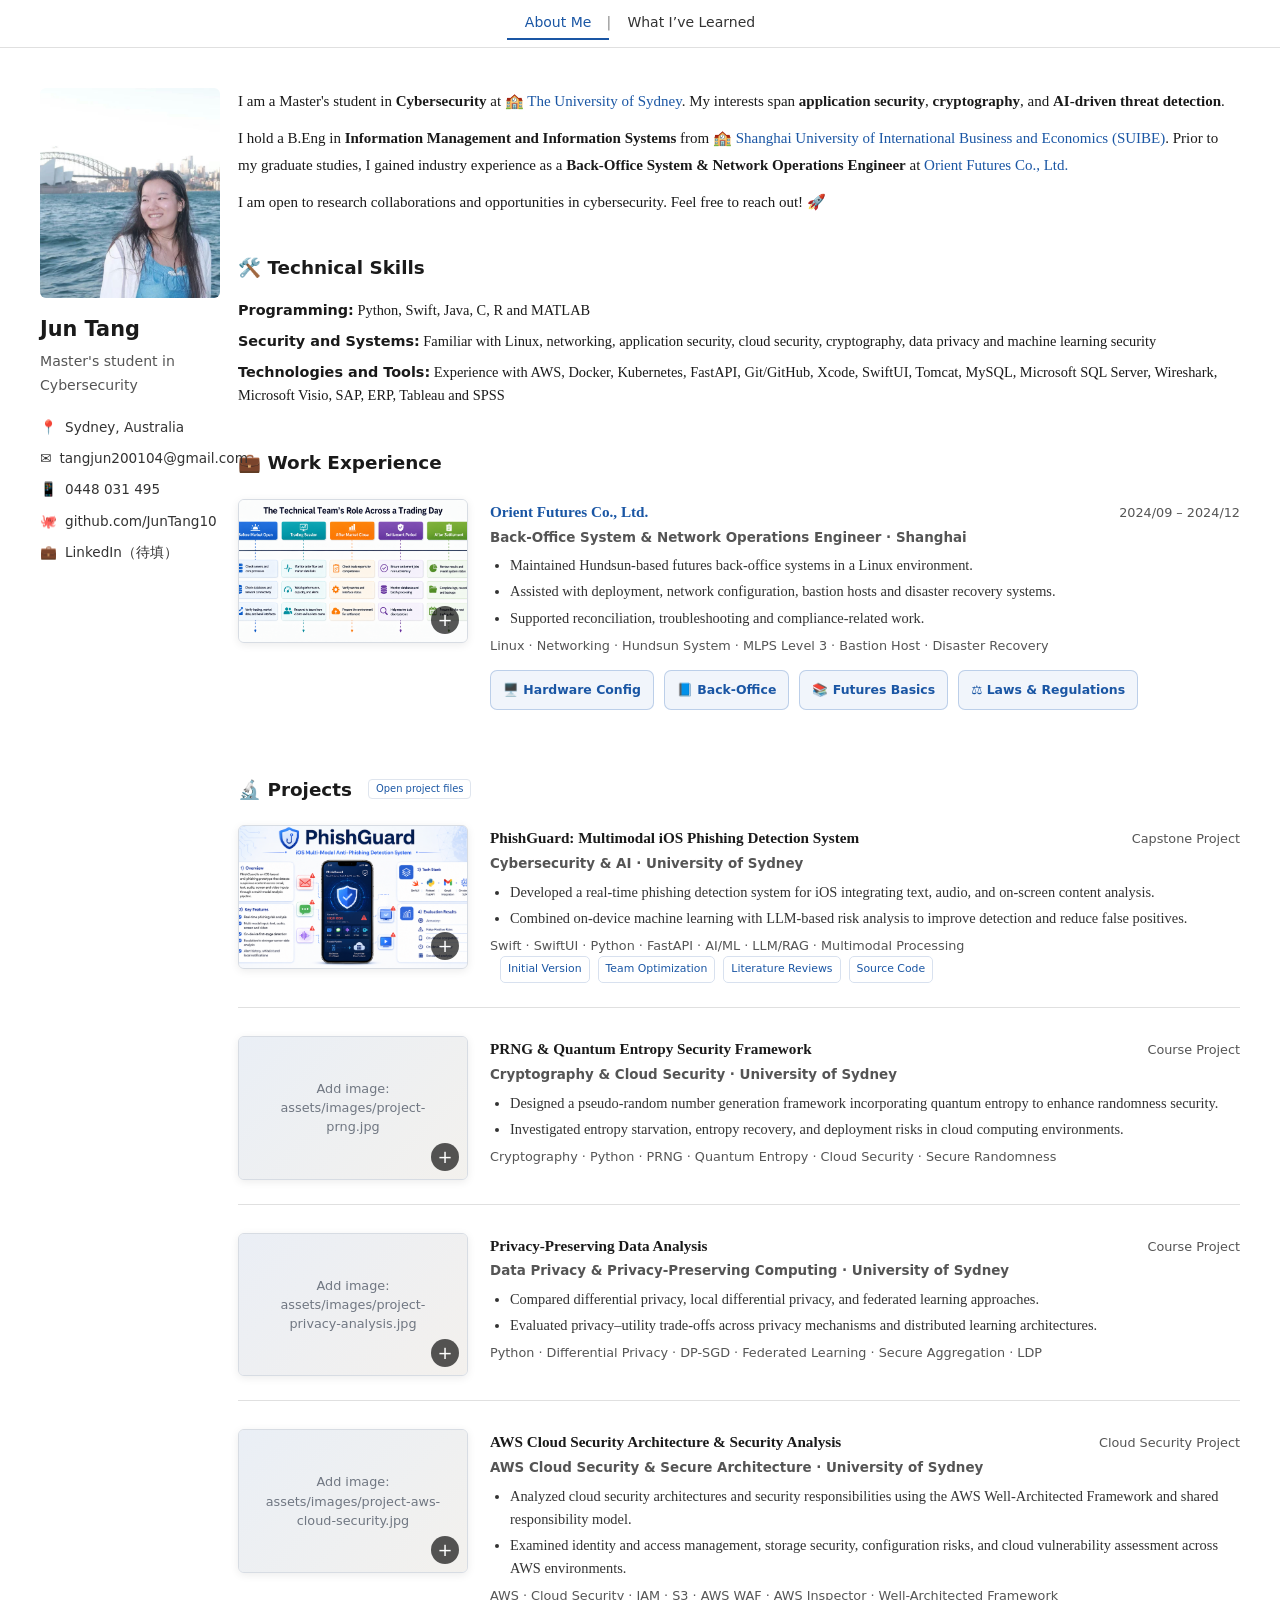
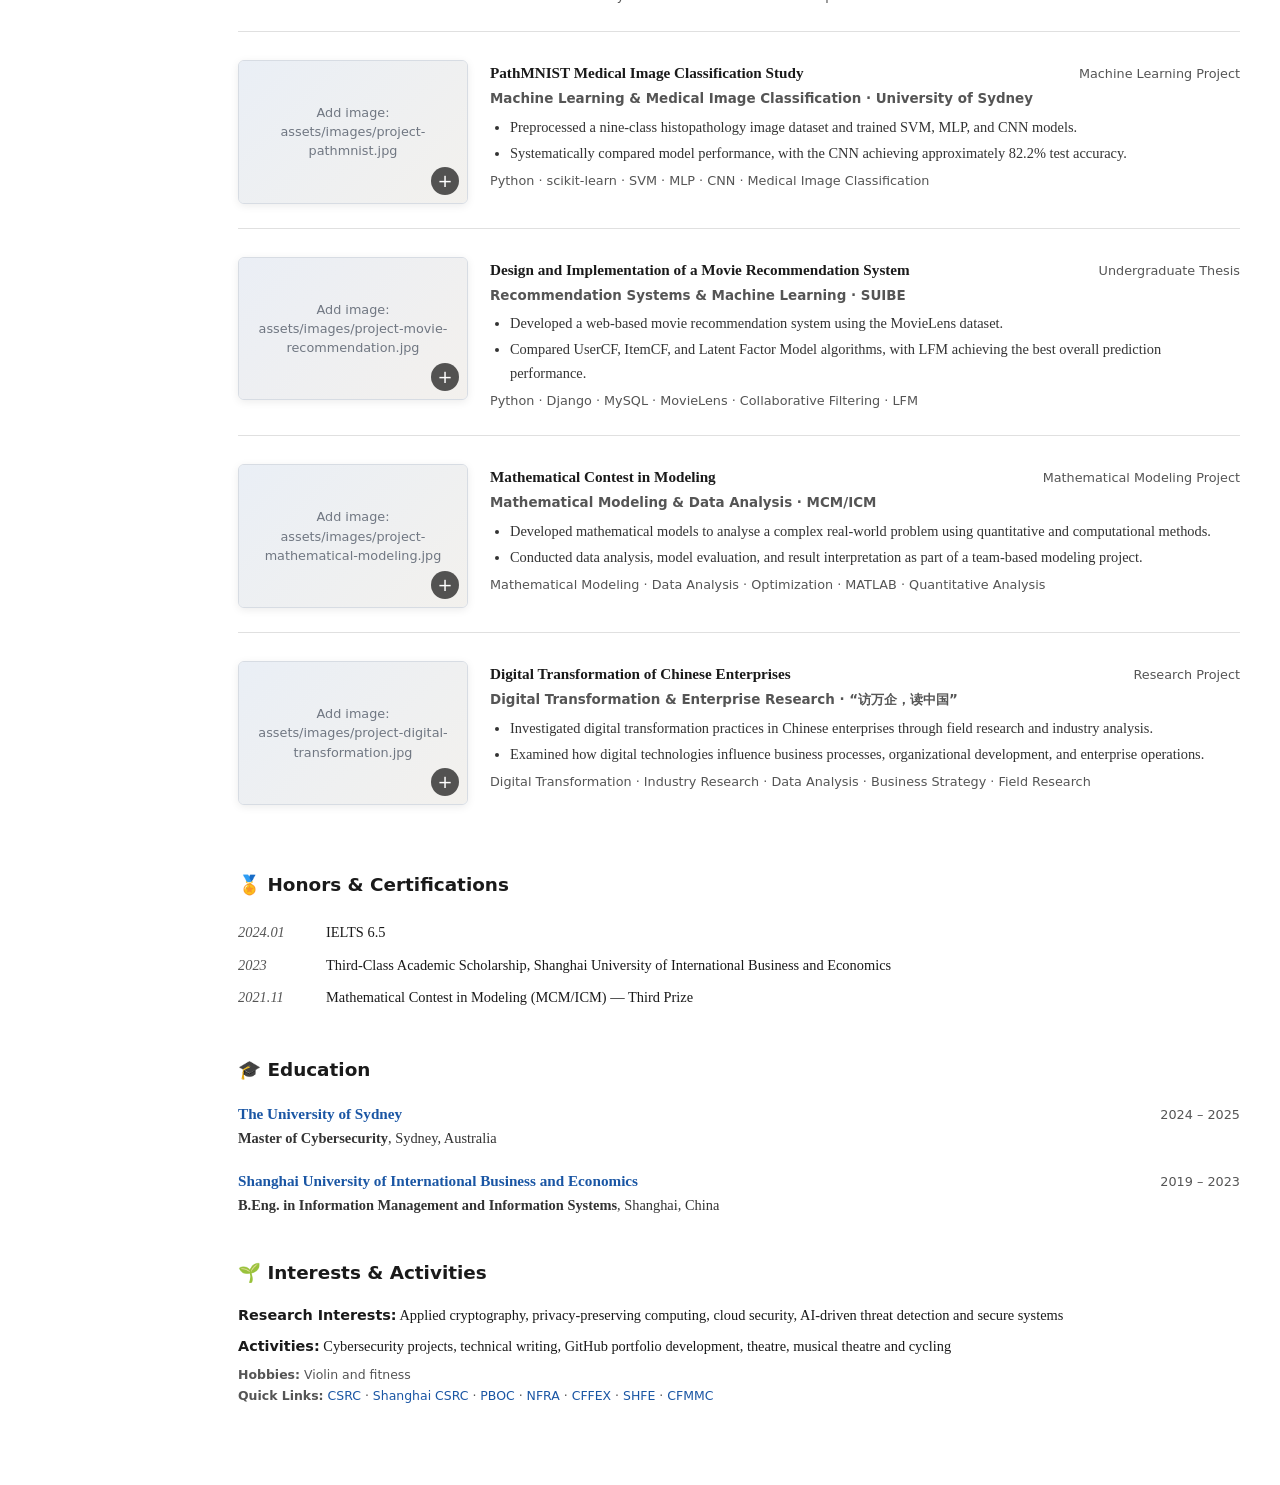
==== index.html @ 79f5f88d "Align project links without emoji" ====
<!DOCTYPE html>
<html lang="en">
<head>
  <meta charset="UTF-8" />
  <meta name="viewport" content="width=device-width, initial-scale=1.0" />
  <title>Jun Tang - Homepage</title>
  <style>
    * { margin: 0; padding: 0; box-sizing: border-box; }

    :root {
      --nav-h: 48px;
      --sidebar-w: 170px;
      --accent: #1a56a4;
      --accent2: #c47c00;
      --text: #1a1a1a;
      --muted: #555;
      --border: #e0e0e0;
    }

    body {
      font-family: 'Georgia', 'Times New Roman', serif;
      font-size: 15px;
      line-height: 1.7;
      color: var(--text);
      background: #fff;
    }

    a { color: var(--accent); text-decoration: none; }
    a:hover { text-decoration: underline; }

    /* ===== NAV ===== */
    nav {
      position: sticky;
      top: 0;
      z-index: 100;
      height: var(--nav-h);
      display: flex;
      align-items: center;
      justify-content: center;
      gap: 0;
      padding: 0 40px;
      background: #fff;
      border-bottom: 1px solid var(--border);
    }

    nav a {
      position: relative;
      padding: 4px 18px;
      border-bottom: 2px solid transparent;
      color: #333;
      font-family: system-ui, sans-serif;
      font-size: 14px;
      font-weight: 500;
      transition: color 0.15s, border-color 0.15s;
    }

    nav a + a::before {
      content: "|";
      position: absolute;
      left: -3px;
      color: #888;
    }

    nav a:hover,
    nav a.active {
      color: var(--accent);
      border-bottom-color: var(--accent);
      text-decoration: none;
    }
    /* ===== PAGE LAYOUT ===== */
    .page {
      width: min(1320px, 100%);
      margin: 0 auto;
      padding: 40px;
      display: grid;
      grid-template-columns: var(--sidebar-w) minmax(0, 1fr);
      gap: 28px;
      align-items: start;
    }

    /* ===== SIDEBAR ===== */
    .sidebar {
      position: sticky;
      top: calc(var(--nav-h) + 24px);
    }

    .avatar-placeholder {
      width: 180px;
      height: 210px;
      background: linear-gradient(135deg, #c8d8f0, #a0b8d8);
      border-radius: 6px;
      display: flex;
      align-items: center;
      justify-content: center;
      font-size: 72px;
      color: #fff;
    }

    .avatar {
      width: 180px;
      height: 210px;
      object-fit: cover;
      object-position: center 55%;
      border-radius: 6px;
      display: block;
    }

    .sidebar h1 {
      font-size: 1.3rem;
      font-weight: 700;
      margin-top: 14px;
      font-family: system-ui, sans-serif;
    }

    .sidebar .role {
      font-size: 0.88rem;
      color: var(--muted);
      font-family: system-ui, sans-serif;
      margin-top: 3px;
    }

    .sidebar .links {
      margin-top: 18px;
      display: flex;
      flex-direction: column;
      gap: 8px;
    }

    .sidebar .links a, .sidebar .links span {
      font-family: system-ui, sans-serif;
      font-size: 0.85rem;
      color: #333;
      display: flex;
      align-items: center;
      gap: 8px;
    }

    .sidebar .links a:hover { color: var(--accent); text-decoration: none; }

    /* ===== MAIN ===== */
    main { min-width: 0; }

    .about { margin-bottom: 36px; line-height: 1.8; }
    .about p { margin-bottom: 10px; }

    section { margin-bottom: 40px; }

    .section-title {
      font-family: system-ui, sans-serif;
      font-size: 1.15rem;
      font-weight: 700;
      margin-bottom: 16px;
      display: flex;
      align-items: center;
      gap: 8px;
    }

    /* ===== PLAIN SECTION CONTENT ===== */
    .plain-entry {
      margin-bottom: 18px;
    }

    .plain-entry:last-child {
      margin-bottom: 0;
    }

    .plain-entry-header {
      display: flex;
      justify-content: space-between;
      align-items: baseline;
      gap: 16px;
      flex-wrap: wrap;
    }

    .plain-entry h3 {
      font-size: 0.95rem;
      font-weight: 700;
      color: var(--text);
    }

    .plain-period {
      color: var(--muted);
      font-family: system-ui, sans-serif;
      font-size: 0.8rem;
      white-space: nowrap;
    }

    .plain-subtitle {
      margin: 2px 0 5px;
      color: var(--muted);
      /* Descriptive text, not a link. */
      font-family: system-ui, sans-serif;
      font-size: 0.84rem;
      font-weight: 600;
    }

    .plain-entry p,
    .plain-entry li {
      color: #333;
      font-size: 0.9rem;
      line-height: 1.6;
    }

    .plain-entry ul {
      padding-left: 20px;
      margin-top: 4px;
    }

    .plain-entry li {
      margin-bottom: 3px;
    }

    .plain-line {
      margin-bottom: 8px;
      font-size: 0.9rem;
      line-height: 1.6;
    }

    .plain-label {
      font-family: system-ui, sans-serif;
      font-weight: 700;
      color: var(--text);
    }

    .plain-detail {
      margin-top: 5px;
      color: var(--muted);
      font-family: system-ui, sans-serif;
      font-size: 0.8rem;
    }

    .experience-links {
      display: flex;
      flex-wrap: wrap;
      gap: 10px;
      margin-top: 14px;
    }

    .experience-link {
      display: inline-flex;
      align-items: center;
      gap: 6px;
      padding: 8px 12px;
      border: 1px solid rgba(31, 91, 179, 0.25);
      border-radius: 7px;
      background: rgba(31, 91, 179, 0.06);
      color: var(--accent);
      font-family: system-ui, sans-serif;
      font-size: 0.78rem;
      font-weight: 650;
      text-decoration: none;
      transition: background 0.2s ease, border-color 0.2s ease, transform 0.2s ease;
    }

    .experience-link:hover,
    .experience-link:focus-visible {
      background: rgba(31, 91, 179, 0.13);
      border-color: rgba(31, 91, 179, 0.5);
      transform: translateY(-1px);
    }

    .projects-hub-link {
      display: inline-block;
      margin-left: 8px;
      padding: 2px 7px;
      border: 1px solid #dfe5ee;
      border-radius: 4px;
      color: #1a56a4 !important;
      font-size: 0.62rem;
      font-weight: 500;
      line-height: 1.4;
      text-decoration: none;
      vertical-align: middle;
      white-space: nowrap;
    }

    .projects-hub-link:hover,
    .projects-hub-link:focus-visible {
      background: #fafbfc;
      color: #4f5d70;
      text-decoration: underline;
    }

    .project-doc-links {
      display: flex;
      flex-wrap: wrap;
      gap: 8px;
      margin: 0 0 0 10px;
      font-family: system-ui, sans-serif;
      font-size: 0.68rem;
      white-space: nowrap;
      vertical-align: middle;
    }

    .project-doc-links a {
      padding: 3px 7px;
      border: 1px solid #d8e1ef;
      border-radius: 5px;
      color: #1a56a4;
      text-decoration: none;
    }

    .project-doc-links a:hover,
    .project-doc-links a:focus-visible {
      text-decoration: underline;
    }

    .hobbies-line {
      margin-top: 2px;
      color: var(--muted);
      font-family: system-ui, sans-serif;
      font-size: 0.78rem;
      line-height: 1.5;
    }

    /* ===== EXPERIENCE / PROJECT IMAGE LAYOUT ===== */
    .media-entry {
      position: relative;
      display: grid;
      grid-template-columns: 230px minmax(0, 1fr);
      gap: 22px;
      align-items: start;
      padding: 4px 0 24px;
      margin-bottom: 24px;
      overflow: visible;
      border-bottom: 1px solid var(--border);
    }

    .media-entry:last-child {
      margin-bottom: 0;
      border-bottom: 0;
    }

    .media-entry .plain-entry {
      margin-bottom: 0;
      min-width: 0;
    }

    .entry-image {
      position: relative;
      z-index: 1;
      width: 100%;
      aspect-ratio: 16 / 10;
      padding: 0;
      overflow: hidden;
      cursor: zoom-in;
      background: #f5f7fa;
      border: 1px solid #d7dce3;
      border-radius: 6px;
      box-shadow: 0 2px 8px rgba(0, 0, 0, 0.08);
      font: inherit;
      transform-origin: left center;
      transition:
        transform 0.24s ease,
        border-color 0.18s ease,
        box-shadow 0.24s ease;
    }

    /* Desktop: move the pointer over the image to enlarge it */
    @media (hover: hover) and (pointer: fine) {
      .entry-image:hover,
      .entry-image:focus-visible {
        z-index: 30;
        transform: scale(1.65);
        border-color: var(--accent);
        box-shadow: 0 16px 42px rgba(0, 0, 0, 0.3);
      }

      .entry-image:hover img,
      .entry-image:focus-visible img {
        transform: none;
      }
    }

    .entry-image img {
      width: 100%;
      height: 100%;
      display: block;
      object-fit: cover;
      transition: transform 0.2s ease;
    }


    .entry-image-placeholder {
      position: absolute;
      inset: 0;
      display: none;
      align-items: center;
      justify-content: center;
      padding: 18px;
      color: #707782;
      font-family: system-ui, sans-serif;
      font-size: 0.8rem;
      line-height: 1.5;
      text-align: center;
      background:
        linear-gradient(135deg, rgba(26, 86, 164, 0.05), rgba(196, 124, 0, 0.05)),
        #f5f7fa;
    }

    .entry-image.is-missing .entry-image-placeholder {
      display: flex;
    }

    .entry-image.is-missing img {
      display: none;
    }

    .zoom-hint {
      position: absolute;
      right: 8px;
      bottom: 8px;
      width: 28px;
      height: 28px;
      display: grid;
      place-items: center;
      border-radius: 50%;
      color: #fff;
      background: rgba(0, 0, 0, 0.66);
      font-family: system-ui, sans-serif;
      font-size: 18px;
      line-height: 1;
      pointer-events: none;
    }

    /* ===== IMAGE LIGHTBOX ===== */
    .lightbox {
      position: fixed;
      inset: 0;
      z-index: 1000;
      display: none;
      align-items: center;
      justify-content: center;
      padding: 32px;
      background: rgba(0, 0, 0, 0.78);
    }

    .lightbox.is-open {
      display: flex;
    }

    .lightbox-content {
      position: relative;
      width: min(1180px, 94vw);
      max-height: 90vh;
      display: flex;
      align-items: center;
      justify-content: center;
    }

    .lightbox-image {
      display: block;
      width: 100%;
      max-width: 1180px;
      max-height: 88vh;
      object-fit: contain;
      background: #fff;
      border-radius: 6px;
      box-shadow: 0 20px 60px rgba(0, 0, 0, 0.45);
    }

    .lightbox-message {
      display: none;
      width: min(560px, 90vw);
      padding: 36px 28px;
      color: #333;
      background: #fff;
      border-radius: 6px;
      font-family: system-ui, sans-serif;
      font-size: 0.95rem;
      line-height: 1.7;
      text-align: center;
      box-shadow: 0 20px 60px rgba(0, 0, 0, 0.45);
    }

    .lightbox.show-message .lightbox-image {
      display: none;
    }

    .lightbox.show-message .lightbox-message {
      display: block;
    }

    .lightbox-close {
      position: absolute;
      top: -16px;
      right: -16px;
      width: 38px;
      height: 38px;
      border: 0;
      border-radius: 50%;
      cursor: pointer;
      color: #222;
      background: #fff;
      font-family: system-ui, sans-serif;
      font-size: 24px;
      line-height: 1;
      box-shadow: 0 3px 12px rgba(0, 0, 0, 0.28);
    }

    body.lightbox-open {
      overflow: hidden;
    }

    .honor-table {
      width: 100%;
      border-collapse: collapse;
      font-size: 0.9rem;
    }

    .honor-table td {
      padding: 4px 0;
      vertical-align: top;
    }

    .honor-table td:first-child {
      width: 88px;
      padding-right: 14px;
      color: var(--muted);
      white-space: nowrap;
      font-style: italic;
    }

    /* ===== RESPONSIVE ===== */
    @media (max-width: 900px) {
      .media-entry {
        grid-template-columns: 190px minmax(0, 1fr);
        gap: 18px;
      }

      @media (hover: hover) and (pointer: fine) {
        .entry-image:hover,
        .entry-image:focus-visible {
          transform: scale(1.45);
        }
      }
    }

    @media (max-width: 720px) {
      .page { grid-template-columns: 1fr; padding: 20px; gap: 24px; }
      .sidebar { position: static; }
      nav { padding: 0 20px; gap: 16px; overflow-x: auto; }

      .media-entry {
        grid-template-columns: 1fr;
        gap: 14px;
      }

      .entry-image {
        max-width: 520px;
        transform: none;
      }

      .lightbox {
        padding: 18px;
      }

      .lightbox-close {
        top: -12px;
        right: -8px;
      }
    }
  </style>
</head>
<body>

<nav>
  <a href="index.html" class="active">About Me</a>
  <a href="course.html">What I’ve Learned</a>
</nav>
<div class="page" id="about">

  <!-- ===== SIDEBAR ===== -->
  <aside class="sidebar">
    <!-- Replace with: <img class="avatar" src="photo.jpg" alt="Jun Tang" /> -->
    <img
      class="avatar"
      src="assets/images/avatar01.JPG"
      alt="Jun Tang"
    />

    <h1>Jun Tang</h1>
    <div class="role">Master's student in Cybersecurity</div>

    <div class="links">
      <span><span>📍</span> Sydney, Australia</span>
      <a href="mailto:tangjun200104@gmail.com"><span>✉️</span> tangjun200104@gmail.com</a>
      <span><span>📱</span> 0448 031 495</span>
      <a href="https://github.com/JunTang10" target="_blank"><span>🐙</span> github.com/JunTang10</a>
      <a href="https://linkedin.com/in/" target="_blank"><span>💼</span> LinkedIn（待填）</a>
    </div>
  </aside>

  <!-- ===== MAIN ===== -->
  <main>

    <!-- About -->
    <div class="about">
      <p>
        I am a Master's student in <strong>Cybersecurity</strong> at
        <a href="https://www.sydney.edu.au" target="_blank">🏫 The University of Sydney</a>.
        My interests span <strong>application security</strong>, <strong>cryptography</strong>,
        and <strong>AI-driven threat detection</strong>.
      </p>
      <p>
        I hold a B.Eng in <strong>Information Management and Information Systems</strong>
        from <a href="https://www.suibe.edu.cn" target="_blank">🏫 Shanghai University of International Business and Economics (SUIBE)</a>.
        Prior to my graduate studies, I gained industry experience as a
        <strong>Back-Office System &amp; Network Operations Engineer</strong> at <a href="https://www.orientfutures.com/" target="_blank" rel="noreferrer">Orient Futures Co., Ltd.</a>
      </p>
      <p>
        I am open to research collaborations and opportunities in cybersecurity.
        Feel free to reach out! 🚀
      </p>
    </div>

    <!-- Skills -->
    <section id="skills">
      <div class="section-title">🛠️ Technical Skills</div>

      <p class="plain-line">
        <span class="plain-label">Programming:</span>
        Python, Swift, Java, C, R and MATLAB
      </p>
      <p class="plain-line">
        <span class="plain-label">Security and Systems:</span>
        Familiar with Linux, networking, application security, cloud security,
        cryptography, data privacy and machine learning security
      </p>
      <p class="plain-line">
        <span class="plain-label">Technologies and Tools:</span>
        Experience with AWS, Docker, Kubernetes, FastAPI, Git/GitHub, Xcode,
        SwiftUI, Tomcat, MySQL, Microsoft SQL Server, Wireshark, Microsoft Visio,
        SAP, ERP, Tableau and SPSS
      </p>
    </section>
    
    <!-- Work Experience -->
    <section id="experience">
      <div class="section-title">💼 Work Experience</div>

      <div class="media-entry">
        <!-- Put the image at: assets/images/work-orient-futures.jpg -->
        <button
          class="entry-image"
          type="button"
          data-full="assets/images/work-orient-futures.jpg"
          aria-label="Enlarge Orient Futures work image"
        >
          <img
            src="assets/images/work-orient-futures.jpg"
            alt="Orient Futures work experience"
          />
          <span class="entry-image-placeholder">
            Add image:<br />assets/images/work-orient-futures.jpg
          </span>
          <span class="zoom-hint" aria-hidden="true">+</span>
        </button>

        <div class="plain-entry">
          <div class="plain-entry-header">
            <h3>
              <a href="https://www.orientfutures.com/" target="_blank" rel="noreferrer">
                Orient Futures Co., Ltd.
              </a>
            </h3>
            <span class="plain-period">2024/09 – 2024/12</span>
          </div>

          <div class="plain-subtitle">
            Back-Office System &amp; Network Operations Engineer · Shanghai
          </div>

          <ul>
            <li>Maintained Hundsun-based futures back-office systems in a Linux environment.</li>
            <li>Assisted with deployment, network configuration, bastion hosts and disaster recovery systems.</li>
            <li>Supported reconciliation, troubleshooting and compliance-related work.</li>
          </ul>

          <div class="plain-detail">
            Linux · Networking · Hundsun System · MLPS Level 3 · Bastion Host · Disaster Recovery
          </div>

          <div class="experience-links" aria-label="Related work notes">
            <a class="experience-link" href="work-experience/futures-company-cybersecurity/#/Hardware_and_System_Configuration_Research.md" target="_blank" rel="noreferrer">
              🖥️ Hardware Config
            </a>
            <a class="experience-link" href="work-experience/futures-company-cybersecurity/#/Futures_Back_Office_Systems_Practice.md" target="_blank" rel="noreferrer">
              📘 Back-Office
            </a>
            <a class="experience-link" href="work-experience/futures-company-cybersecurity/#/Futures_and_Derivatives_Fundamentals.md" target="_blank" rel="noreferrer">
              📚 Futures Basics
            </a>
            <a class="experience-link" href="work-experience/futures-company-cybersecurity/#/Laws_and_Regulations.md" target="_blank" rel="noreferrer">
              ⚖️ Laws &amp; Regulations
            </a>
          </div>
        </div>
      </div>
    </section>

    <!-- Projects -->
    <section id="projects">
      <div class="section-title">🔬 Projects <a class="projects-hub-link" href="projects/" target="_blank" rel="noreferrer">Open project files</a></div>

      <div class="media-entry">
        <!-- Put the image at: assets/images/project-phishguard.jpg -->
        <button
          class="entry-image"
          type="button"
          data-full="assets/images/project-phishguard.jpg"
          aria-label="Enlarge iOS phishing detection project image"
        >
          <img
            src="assets/images/project-phishguard.jpg"
            alt="iOS phishing detection system"
          />
          <span class="entry-image-placeholder">
            Add image:<br />assets/images/project-phishguard.jpg
          </span>
          <span class="zoom-hint" aria-hidden="true">+</span>
        </button>

        <div class="plain-entry">
          <div class="plain-entry-header">
            <h3>PhishGuard: Multimodal iOS Phishing Detection System</h3>
            <span class="plain-period">Capstone Project</span>
          </div>

          <div class="plain-subtitle">
            Cybersecurity &amp; AI · University of Sydney
          </div>

          <ul>
            <li>Developed a real-time phishing detection system for iOS integrating text, audio, and on-screen content analysis.</li>
            <li>Combined on-device machine learning with LLM-based risk analysis to improve detection and reduce false positives.</li>
          </ul>

          <div class="plain-detail">
            Swift · SwiftUI · Python · FastAPI · AI/ML · LLM/RAG · Multimodal Processing
          </div>
          <span class="project-doc-links" aria-label="PhishGuard project documents">
            <a href="projects/#/phishguard-initial-version.md" target="_blank" rel="noreferrer">Initial Version</a>
            <a href="projects/#/phishguard-team-optimization.md" target="_blank" rel="noreferrer">Team Optimization</a>
            <a href="projects/#/phishguard-literature-reviews.md" target="_blank" rel="noreferrer">Literature Reviews</a>
            <a href="https://github.com/JunTang10?tab=repositories" target="_blank" rel="noreferrer">Source Code</a>
          </span>
        </div>
      </div>

      <div class="media-entry">
        <!-- Put the image at: assets/images/project-prng.jpg -->
        <button
          class="entry-image"
          type="button"
          data-full="assets/images/project-prng.jpg"
          aria-label="Enlarge PRNG and quantum entropy project image"
        >
          <img
            src="assets/images/project-prng.jpg"
            alt="PRNG and quantum entropy security framework"
          />
          <span class="entry-image-placeholder">
            Add image:<br />assets/images/project-prng.jpg
          </span>
          <span class="zoom-hint" aria-hidden="true">+</span>
        </button>

        <div class="plain-entry">
          <div class="plain-entry-header">
            <h3>PRNG &amp; Quantum Entropy Security Framework</h3>
            <span class="plain-period">Course Project</span>
          </div>

          <div class="plain-subtitle">
            Cryptography &amp; Cloud Security · University of Sydney
          </div>

          <ul>
            <li>Designed a pseudo-random number generation framework incorporating quantum entropy to enhance randomness security.</li>
            <li>Investigated entropy starvation, entropy recovery, and deployment risks in cloud computing environments.</li>
          </ul>

          <div class="plain-detail">
            Cryptography · Python · PRNG · Quantum Entropy · Cloud Security · Secure Randomness
          </div>
        </div>
      </div>

      <div class="media-entry">
        <button class="entry-image" type="button" data-full="assets/images/project-privacy-analysis.jpg" aria-label="Enlarge privacy-preserving data analysis project image">
          <img src="assets/images/project-privacy-analysis.jpg" alt="Privacy-preserving data analysis project" />
          <span class="entry-image-placeholder">Add image:<br />assets/images/project-privacy-analysis.jpg</span>
          <span class="zoom-hint" aria-hidden="true">+</span>
        </button>
        <div class="plain-entry">
        <div class="plain-entry-header"><h3>Privacy-Preserving Data Analysis</h3><span class="plain-period">Course Project</span></div>
        <div class="plain-subtitle">Data Privacy &amp; Privacy-Preserving Computing · University of Sydney</div>
        <ul><li>Compared differential privacy, local differential privacy, and federated learning approaches.</li><li>Evaluated privacy–utility trade-offs across privacy mechanisms and distributed learning architectures.</li></ul>
        <div class="plain-detail">Python · Differential Privacy · DP-SGD · Federated Learning · Secure Aggregation · LDP</div>
        </div>
      </div>

      <div class="media-entry">
        <button class="entry-image" type="button" data-full="assets/images/project-aws-cloud-security.jpg" aria-label="Enlarge AWS cloud security project image">
          <img src="assets/images/project-aws-cloud-security.jpg" alt="AWS cloud security project" />
          <span class="entry-image-placeholder">Add image:<br />assets/images/project-aws-cloud-security.jpg</span>
          <span class="zoom-hint" aria-hidden="true">+</span>
        </button>
        <div class="plain-entry">
          <div class="plain-entry-header"><h3>AWS Cloud Security Architecture &amp; Security Analysis</h3><span class="plain-period">Cloud Security Project</span></div>
          <div class="plain-subtitle">AWS Cloud Security &amp; Secure Architecture · University of Sydney</div>
          <ul>
            <li>Analyzed cloud security architectures and security responsibilities using the AWS Well-Architected Framework and shared responsibility model.</li>
            <li>Examined identity and access management, storage security, configuration risks, and cloud vulnerability assessment across AWS environments.</li>
          </ul>
          <div class="plain-detail">AWS · Cloud Security · IAM · S3 · AWS WAF · AWS Inspector · Well-Architected Framework</div>
        </div>
      </div>

      <div class="media-entry">
        <button class="entry-image" type="button" data-full="assets/images/project-pathmnist.jpg" aria-label="Enlarge PathMNIST medical image classification project image">
          <img src="assets/images/project-pathmnist.jpg" alt="PathMNIST medical image classification project" />
          <span class="entry-image-placeholder">Add image:<br />assets/images/project-pathmnist.jpg</span>
          <span class="zoom-hint" aria-hidden="true">+</span>
        </button>
        <div class="plain-entry">
        <div class="plain-entry-header"><h3>PathMNIST Medical Image Classification Study</h3><span class="plain-period">Machine Learning Project</span></div>
        <div class="plain-subtitle">Machine Learning &amp; Medical Image Classification · University of Sydney</div>
        <ul><li>Preprocessed a nine-class histopathology image dataset and trained SVM, MLP, and CNN models.</li><li>Systematically compared model performance, with the CNN achieving approximately 82.2% test accuracy.</li></ul>
        <div class="plain-detail">Python · scikit-learn · SVM · MLP · CNN · Medical Image Classification</div>
        </div>
      </div>

      <div class="media-entry">
        <button class="entry-image" type="button" data-full="assets/images/project-movie-recommendation.jpg" aria-label="Enlarge movie recommendation system project image">
          <img src="assets/images/project-movie-recommendation.jpg" alt="Movie recommendation system project" />
          <span class="entry-image-placeholder">Add image:<br />assets/images/project-movie-recommendation.jpg</span>
          <span class="zoom-hint" aria-hidden="true">+</span>
        </button>
        <div class="plain-entry">
        <div class="plain-entry-header"><h3>Design and Implementation of a Movie Recommendation System</h3><span class="plain-period">Undergraduate Thesis</span></div>
        <div class="plain-subtitle">Recommendation Systems &amp; Machine Learning · SUIBE</div>
        <ul><li>Developed a web-based movie recommendation system using the MovieLens dataset.</li><li>Compared UserCF, ItemCF, and Latent Factor Model algorithms, with LFM achieving the best overall prediction performance.</li></ul>
        <div class="plain-detail">Python · Django · MySQL · MovieLens · Collaborative Filtering · LFM</div>
        </div>
      </div>

      <div class="media-entry">
        <button class="entry-image" type="button" data-full="assets/images/project-mathematical-modeling.jpg" aria-label="Enlarge mathematical modeling project image">
          <img src="assets/images/project-mathematical-modeling.jpg" alt="Mathematical modeling project" />
          <span class="entry-image-placeholder">Add image:<br />assets/images/project-mathematical-modeling.jpg</span>
          <span class="zoom-hint" aria-hidden="true">+</span>
        </button>
        <div class="plain-entry">
        <div class="plain-entry-header"><h3>Mathematical Contest in Modeling</h3><span class="plain-period">Mathematical Modeling Project</span></div>
        <div class="plain-subtitle">Mathematical Modeling &amp; Data Analysis · MCM/ICM</div>
        <ul><li>Developed mathematical models to analyse a complex real-world problem using quantitative and computational methods.</li><li>Conducted data analysis, model evaluation, and result interpretation as part of a team-based modeling project.</li></ul>
        <div class="plain-detail">Mathematical Modeling · Data Analysis · Optimization · MATLAB · Quantitative Analysis</div>
        </div>
      </div>

      <div class="media-entry">
        <button class="entry-image" type="button" data-full="assets/images/project-digital-transformation.jpg" aria-label="Enlarge digital transformation research project image">
          <img src="assets/images/project-digital-transformation.jpg" alt="Digital transformation research project" />
          <span class="entry-image-placeholder">Add image:<br />assets/images/project-digital-transformation.jpg</span>
          <span class="zoom-hint" aria-hidden="true">+</span>
        </button>
        <div class="plain-entry">
        <div class="plain-entry-header"><h3>Digital Transformation of Chinese Enterprises</h3><span class="plain-period">Research Project</span></div>
        <div class="plain-subtitle">Digital Transformation &amp; Enterprise Research · “访万企，读中国”</div>
        <ul><li>Investigated digital transformation practices in Chinese enterprises through field research and industry analysis.</li><li>Examined how digital technologies influence business processes, organizational development, and enterprise operations.</li></ul>
        <div class="plain-detail">Digital Transformation · Industry Research · Data Analysis · Business Strategy · Field Research</div>
        </div>
      </div>
    </section>




    <!-- Honors -->
    <section id="honors">
      <div class="section-title">🏅 Honors &amp; Certifications</div>

      <table class="honor-table">
        <tr>
          <td>2024.01</td>
          <td>IELTS 6.5</td>
        </tr>
        <tr>
          <td>2023</td>
          <td>Third-Class Academic Scholarship, Shanghai University of International Business and Economics</td>
        </tr>

        <tr>
          <td>2021.11</td>
          <td>Mathematical Contest in Modeling (MCM/ICM) — Third Prize</td>
        </tr>
      </table>
    </section>

    <!-- Education -->
    <section id="education">
      <div class="section-title">🎓 Education</div>

      <div class="plain-entry">
        <div class="plain-entry-header">
          <h3>
            <a href="https://www.sydney.edu.au" target="_blank" rel="noreferrer">
              The University of Sydney
            </a>
          </h3>
          <span class="plain-period">2024 – 2025</span>
        </div>
        <p><strong>Master of Cybersecurity</strong>, Sydney, Australia</p>
      </div>

      <div class="plain-entry">
        <div class="plain-entry-header">
          <h3>
            <a href="https://www.suibe.edu.cn" target="_blank" rel="noreferrer">
              Shanghai University of International Business and Economics
            </a>
          </h3>
          <span class="plain-period">2019 – 2023</span>
        </div>
        <p>
          <strong>B.Eng. in Information Management and Information Systems</strong>,
          Shanghai, China
        </p>
      </div>
    </section>
    
        <!-- Interests and Activities -->
    <section id="interests">
      <div class="section-title">🌱 Interests &amp; Activities</div>

      <p class="plain-line">
        <span class="plain-label">Research Interests:</span>
        Applied cryptography, privacy-preserving computing, cloud security,
        AI-driven threat detection and secure systems
      </p>
      <p class="plain-line">
        <span class="plain-label">Activities:</span>
        Cybersecurity projects, technical writing, GitHub portfolio development,
        theatre, musical theatre and cycling
      </p>
      <p class="hobbies-line"><strong>Hobbies:</strong> Violin and fitness</p>
      <p class="hobbies-line">
        <strong>Quick Links:</strong>
        <a href="https://www.csrc.gov.cn/" target="_blank" rel="noreferrer">CSRC</a> ·
        <a href="https://www.csrc.gov.cn/shanghai/index.shtml" target="_blank" rel="noreferrer">Shanghai CSRC</a> ·
        <a href="https://www.pbc.gov.cn/" target="_blank" rel="noreferrer">PBOC</a> ·
        <a href="https://www.nfra.gov.cn/" target="_blank" rel="noreferrer">NFRA</a> ·
        <a href="https://www.cffex.com.cn/" target="_blank" rel="noreferrer">CFFEX</a> ·
        <a href="https://www.shfe.com.cn/" target="_blank" rel="noreferrer">SHFE</a> ·
        <a href="https://www.cfmmc.com/" target="_blank" rel="noreferrer">CFMMC</a>
      </p>
    </section>

  </main>
</div>

<!-- Reusable full-screen image viewer -->
<div class="lightbox" id="image-lightbox" role="dialog" aria-modal="true" aria-label="Expanded image">
  <div class="lightbox-content">
    <img class="lightbox-image" id="lightbox-image" src="" alt="" />
    <div class="lightbox-message">
      The image file has not been added yet.<br />
      Put the image in the path shown inside this frame, then refresh the page.
    </div>
    <button class="lightbox-close" id="lightbox-close" type="button" aria-label="Close image">×</button>
  </div>
</div>

<script>
  const lightbox = document.getElementById("image-lightbox");
  const lightboxImage = document.getElementById("lightbox-image");
  const lightboxClose = document.getElementById("lightbox-close");
  const imageButtons = document.querySelectorAll(".entry-image");

  imageButtons.forEach((button) => {
    const thumbnail = button.querySelector("img");

    function markMissingImage() {
      button.classList.add("is-missing");
    }

    thumbnail.addEventListener("error", markMissingImage);

    if (thumbnail.complete && thumbnail.naturalWidth === 0) {
      markMissingImage();
    }

    button.addEventListener("click", () => {
      lightbox.classList.remove("show-message");

      if (button.classList.contains("is-missing")) {
        lightbox.classList.add("show-message");
      } else {
        lightboxImage.src = button.dataset.full || thumbnail.currentSrc || thumbnail.src;
        lightboxImage.alt = thumbnail.alt;
      }

      lightbox.classList.add("is-open");
      document.body.classList.add("lightbox-open");
      lightboxClose.focus();
    });
  });

  function closeLightbox() {
    lightbox.classList.remove("is-open", "show-message");
    document.body.classList.remove("lightbox-open");
    lightboxImage.src = "";
  }

  lightboxClose.addEventListener("click", closeLightbox);

  lightbox.addEventListener("click", (event) => {
    if (event.target === lightbox) closeLightbox();
  });

  document.addEventListener("keydown", (event) => {
    if (event.key === "Escape" && lightbox.classList.contains("is-open")) {
      closeLightbox();
    }
  });
</script>

</body>
</html>
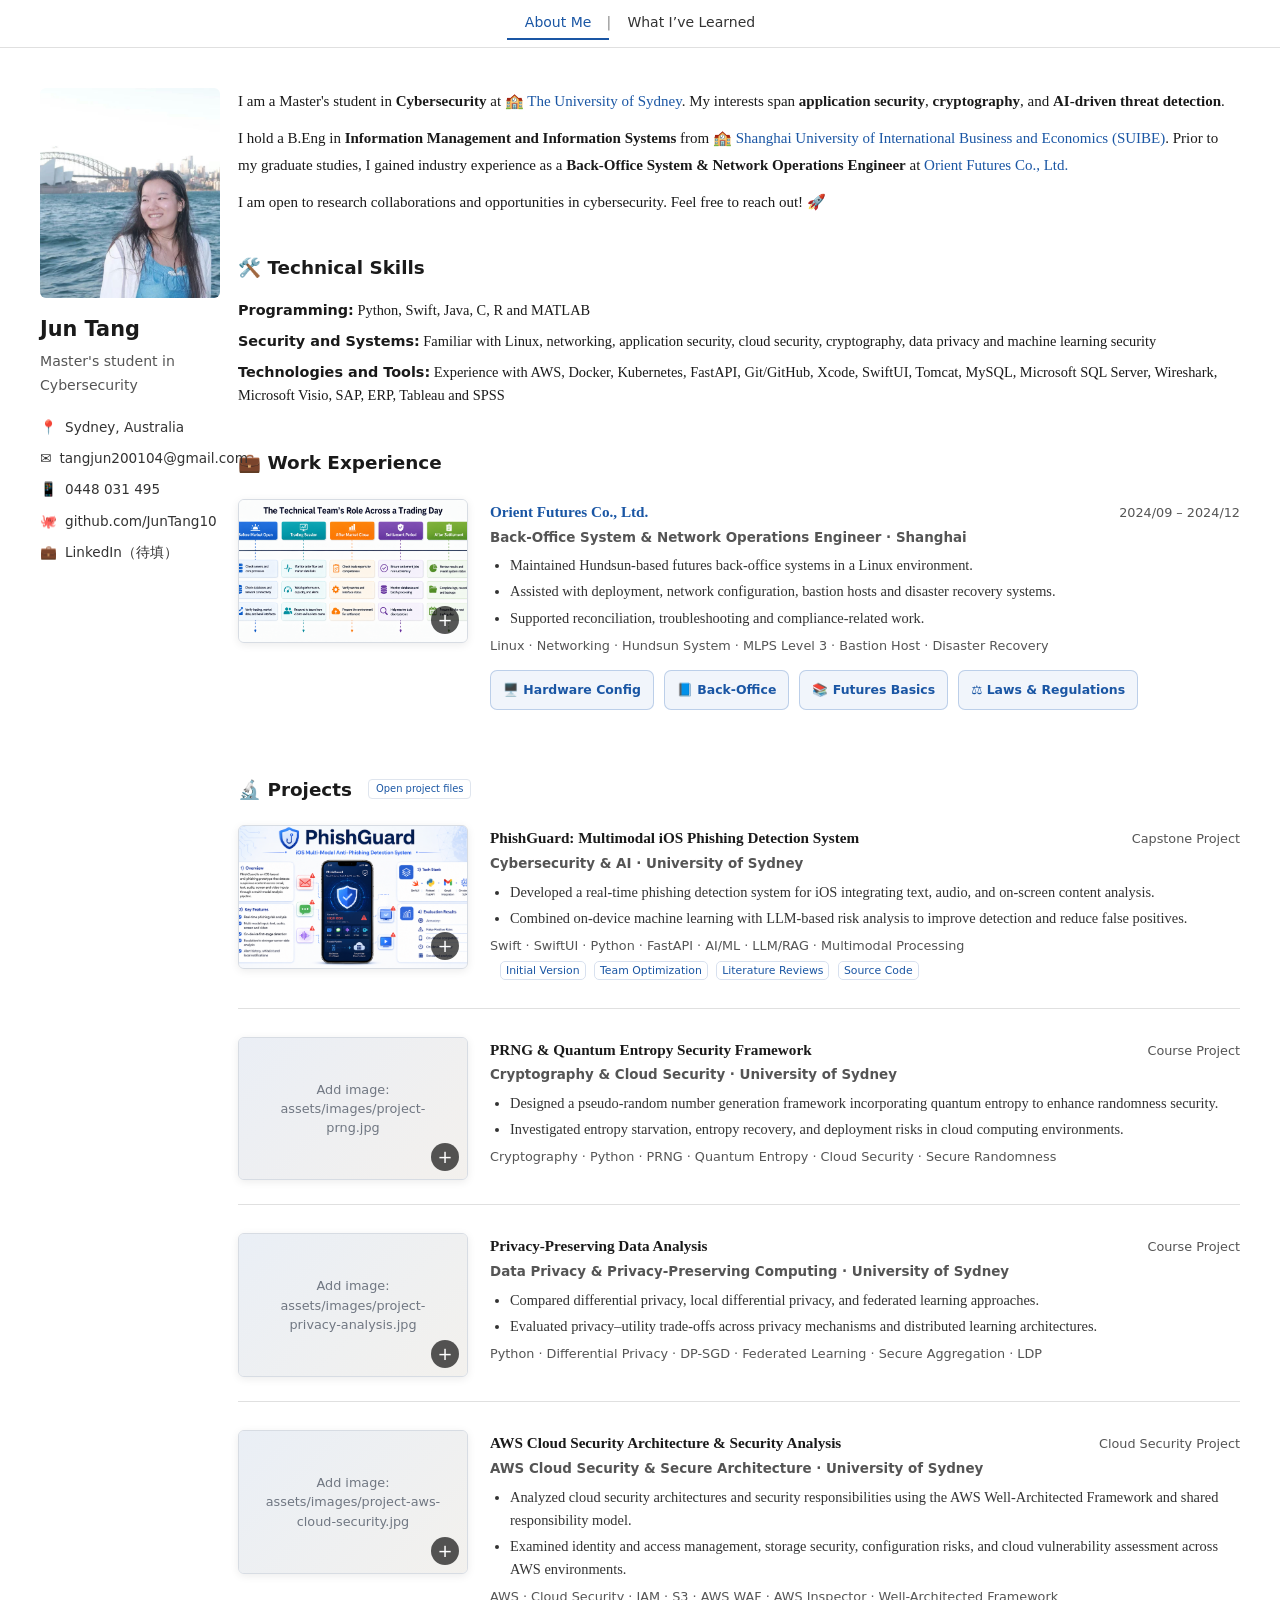
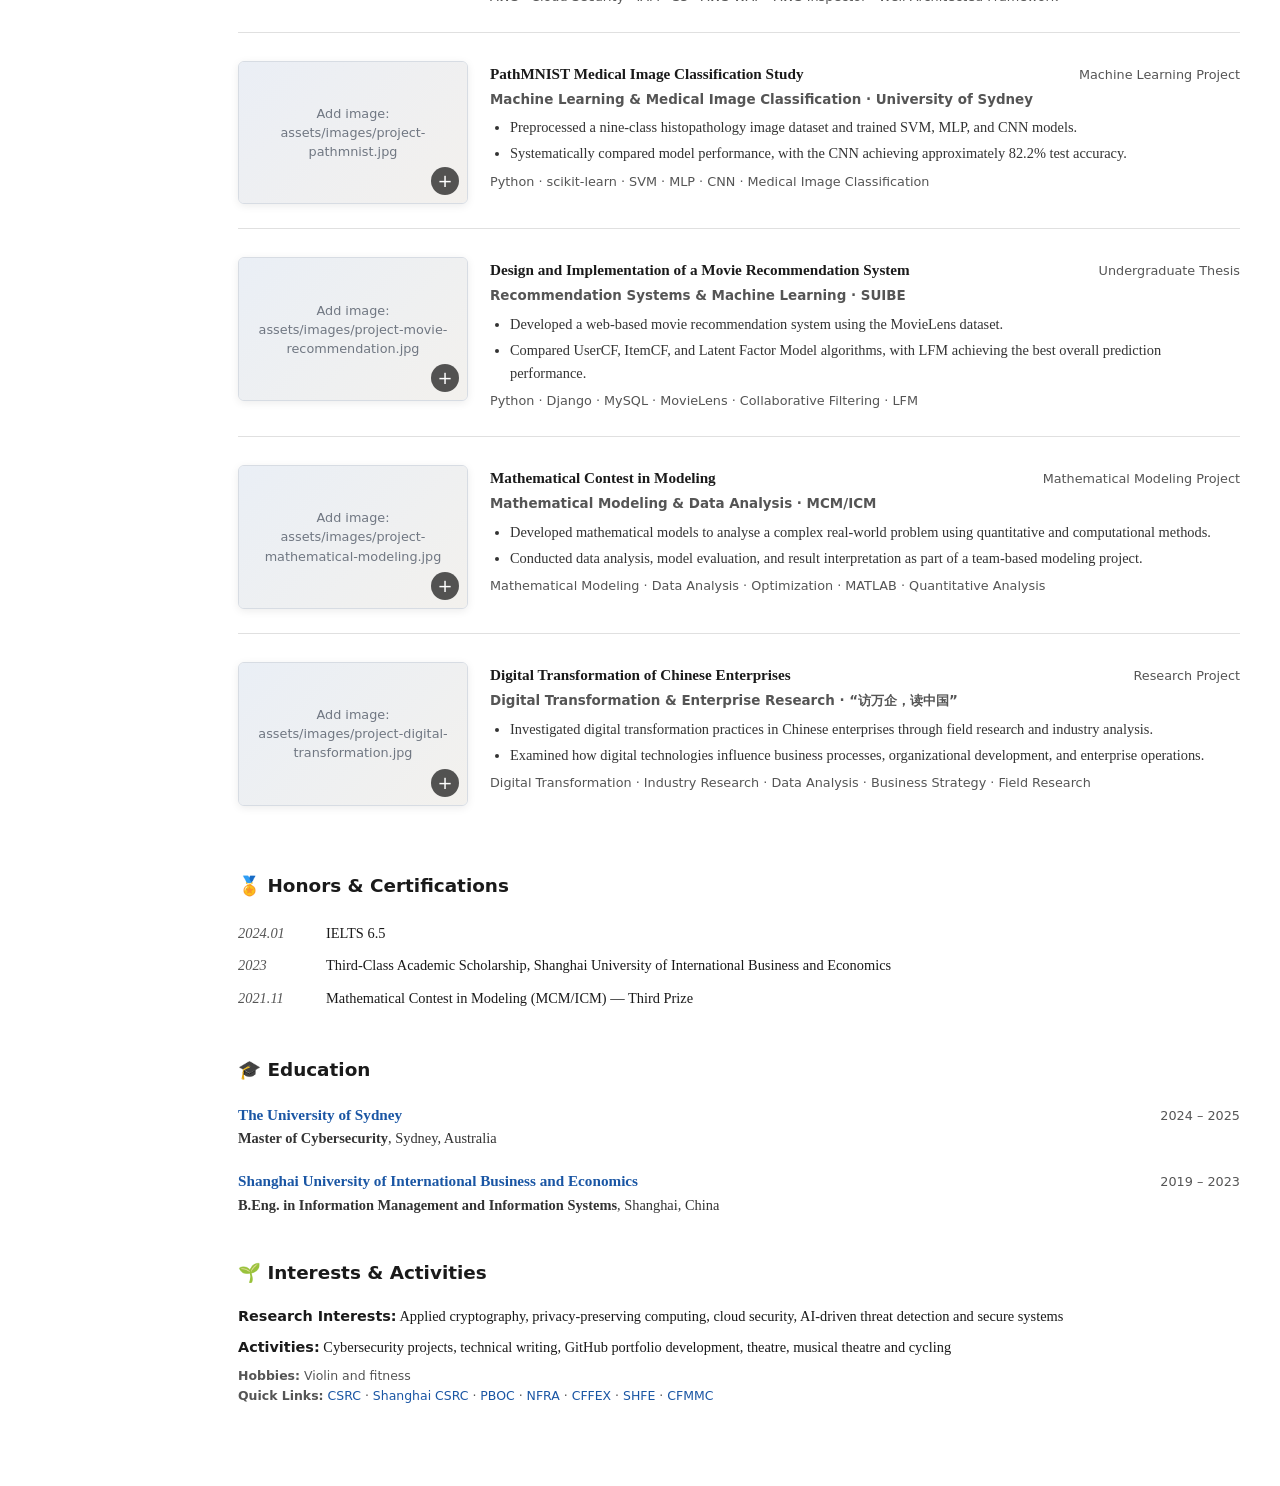
==== commit 3825a172: "Keep PhishGuard links on technology line" ====
--- a/index.html
+++ b/index.html
@@ -281,10 +281,12 @@
       text-decoration: underline;
     }
 
+    .phishguard-techline { display: inline; }
+
     .project-doc-links {
-      display: flex;
-      flex-wrap: wrap;
-      gap: 8px;
+      display: inline;
+      white-space: nowrap;
+      gap: 0;
       margin: 0 0 0 10px;
       font-family: system-ui, sans-serif;
       font-size: 0.68rem;
@@ -293,7 +295,8 @@
     }
 
     .project-doc-links a {
-      padding: 3px 7px;
+      padding: 2px 5px;
+      margin-right: 5px;
       border: 1px solid #d8e1ef;
       border-radius: 5px;
       color: #1a56a4;
@@ -736,9 +739,7 @@
             <li>Combined on-device machine learning with LLM-based risk analysis to improve detection and reduce false positives.</li>
           </ul>
 
-          <div class="plain-detail">
-            Swift · SwiftUI · Python · FastAPI · AI/ML · LLM/RAG · Multimodal Processing
-          </div>
+          <span class="plain-detail phishguard-techline">Swift · SwiftUI · Python · FastAPI · AI/ML · LLM/RAG · Multimodal Processing</span>
           <span class="project-doc-links" aria-label="PhishGuard project documents">
             <a href="projects/#/phishguard-initial-version.md" target="_blank" rel="noreferrer">Initial Version</a>
             <a href="projects/#/phishguard-team-optimization.md" target="_blank" rel="noreferrer">Team Optimization</a>
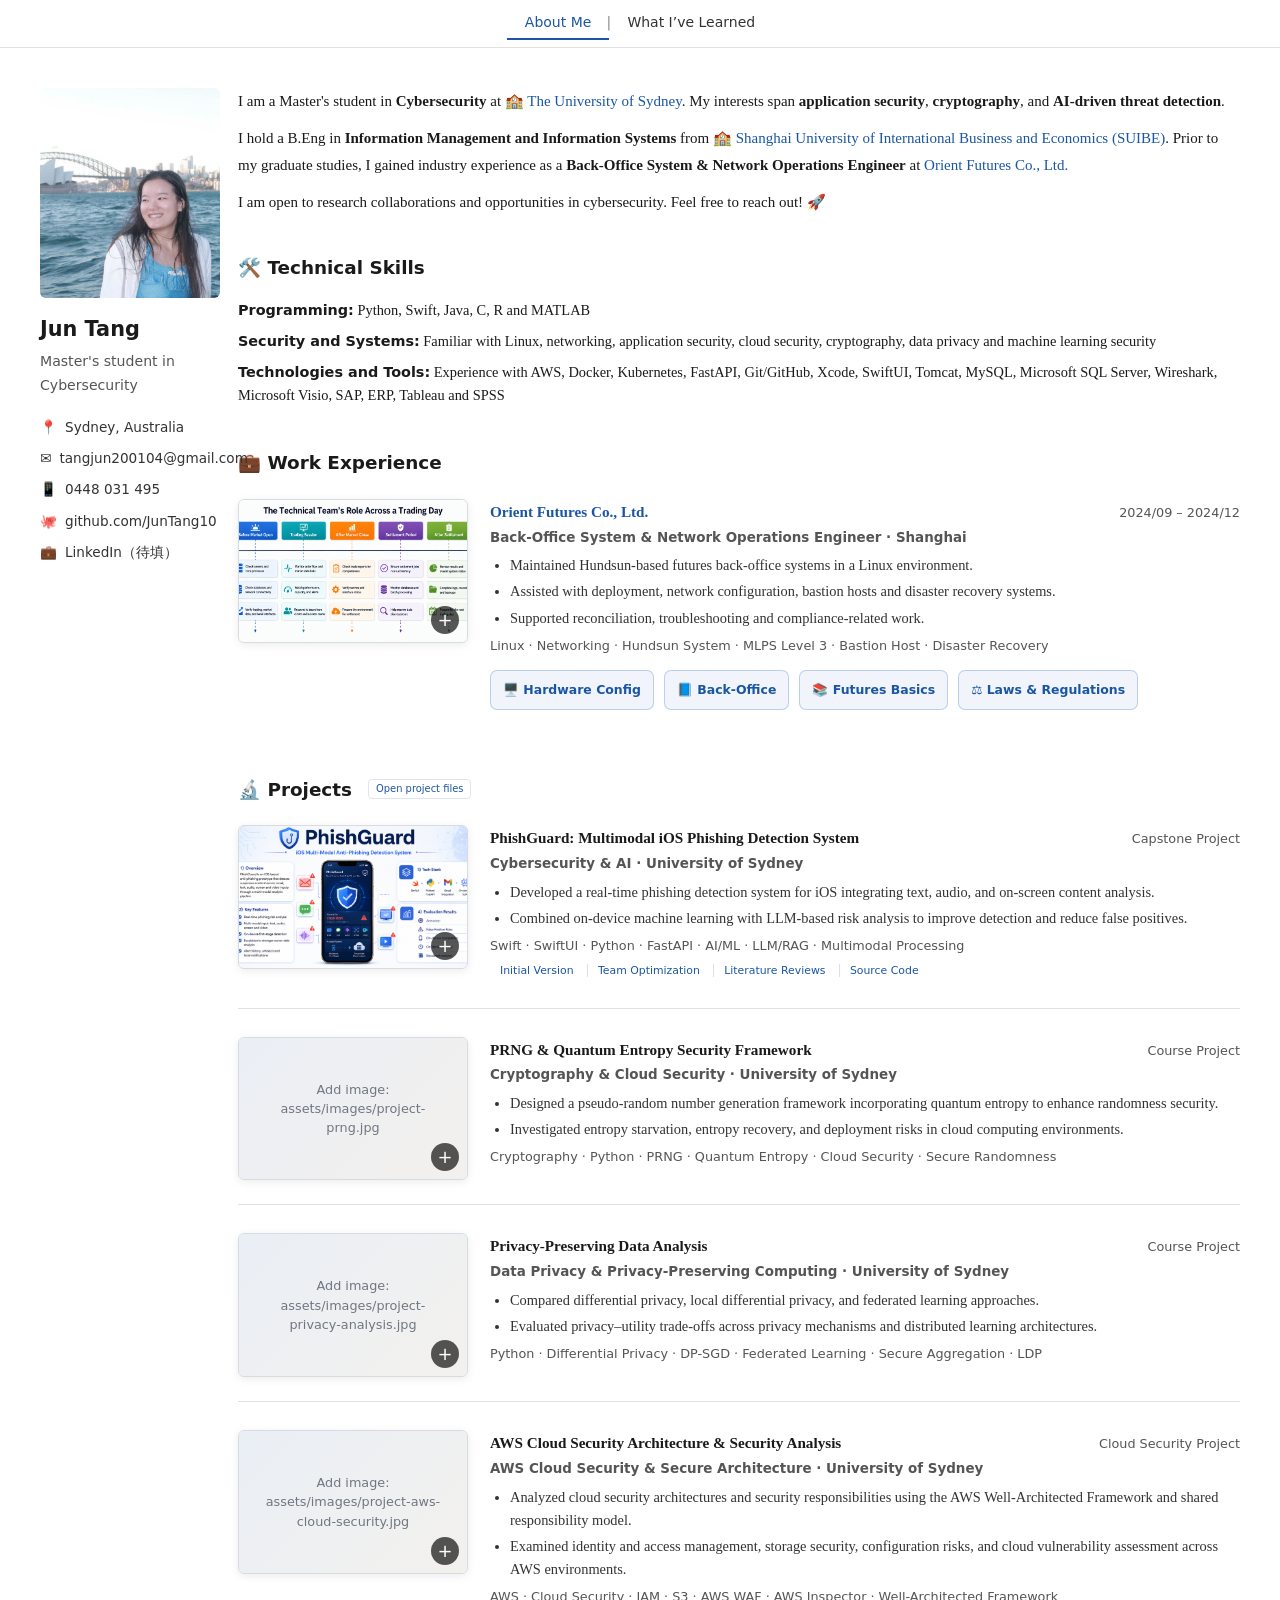
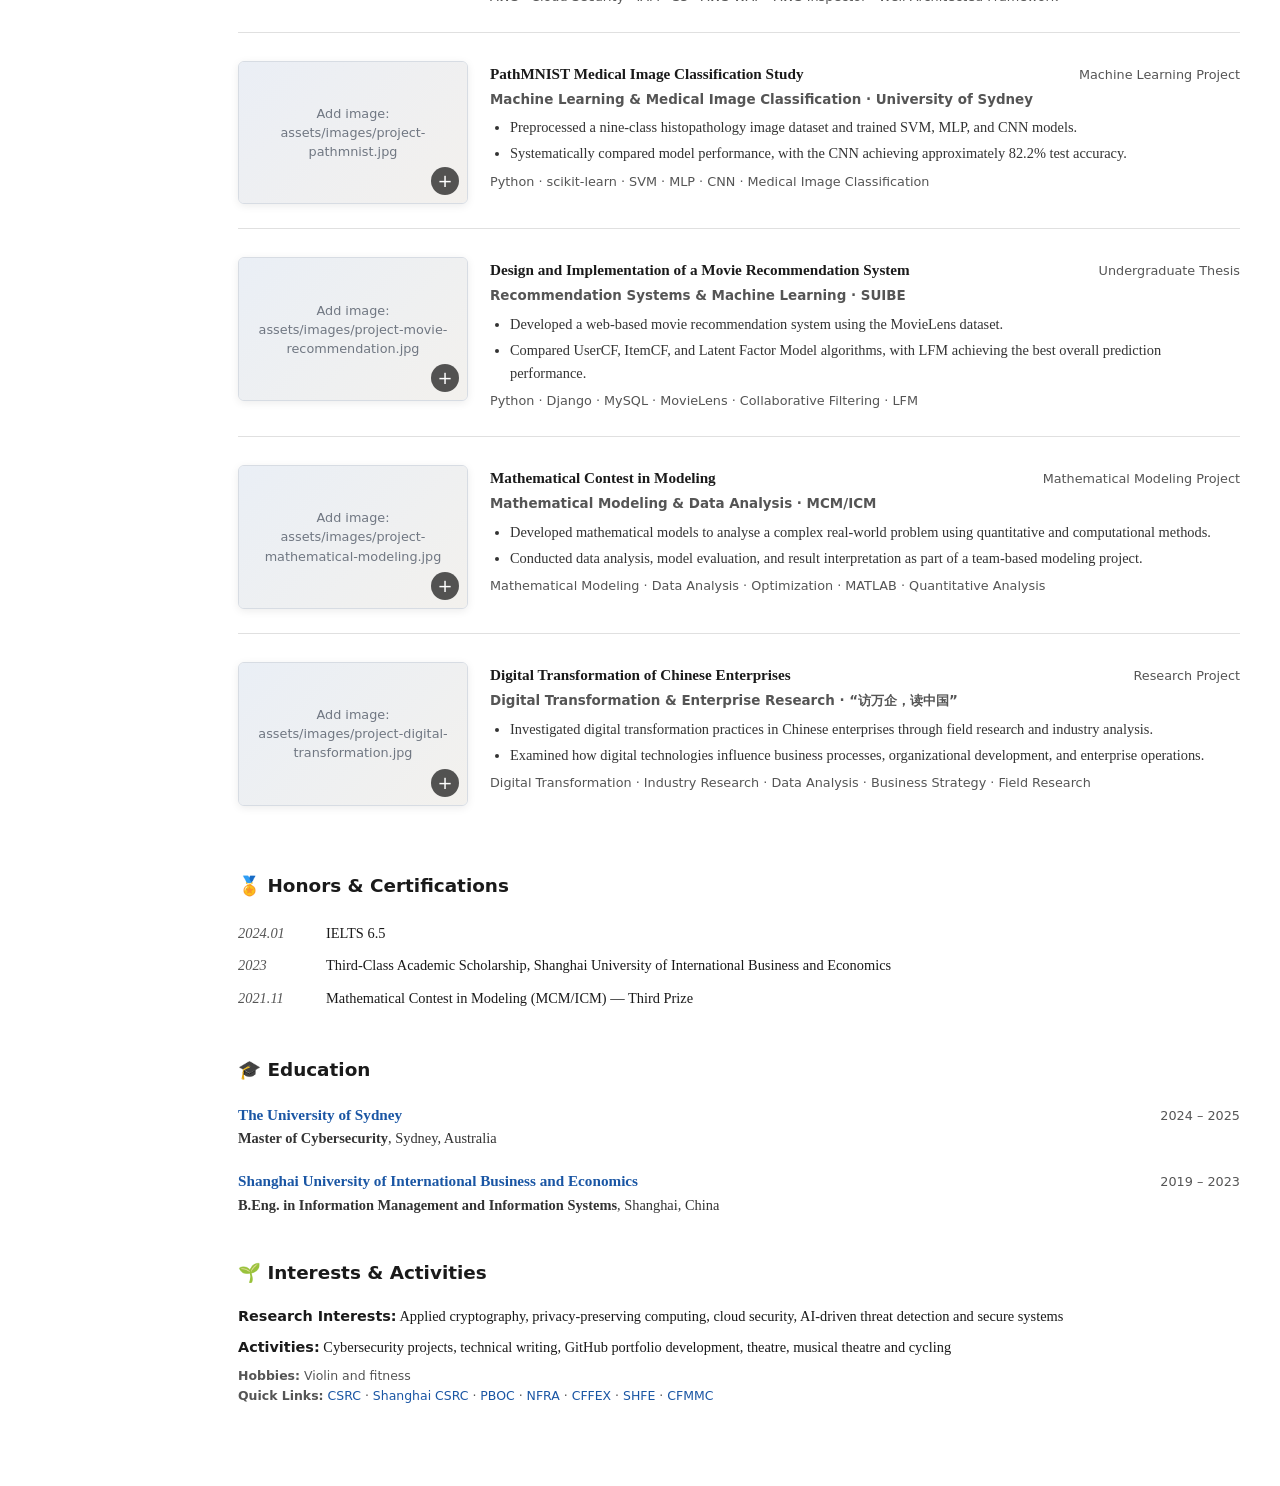
==== commit e22afff9: "Separate inline PhishGuard links" ====
--- a/index.html
+++ b/index.html
@@ -295,13 +295,15 @@
     }
 
     .project-doc-links a {
-      padding: 2px 5px;
-      margin-right: 5px;
-      border: 1px solid #d8e1ef;
-      border-radius: 5px;
+
+      padding: 0 0 0 10px;
+      margin-right: 10px;
+      border-left: 1px solid #d8e1ef;
       color: #1a56a4;
       text-decoration: none;
     }
+
+    .project-doc-links a:first-child { padding-left: 0; border-left: 0; }
 
     .project-doc-links a:hover,
     .project-doc-links a:focus-visible {
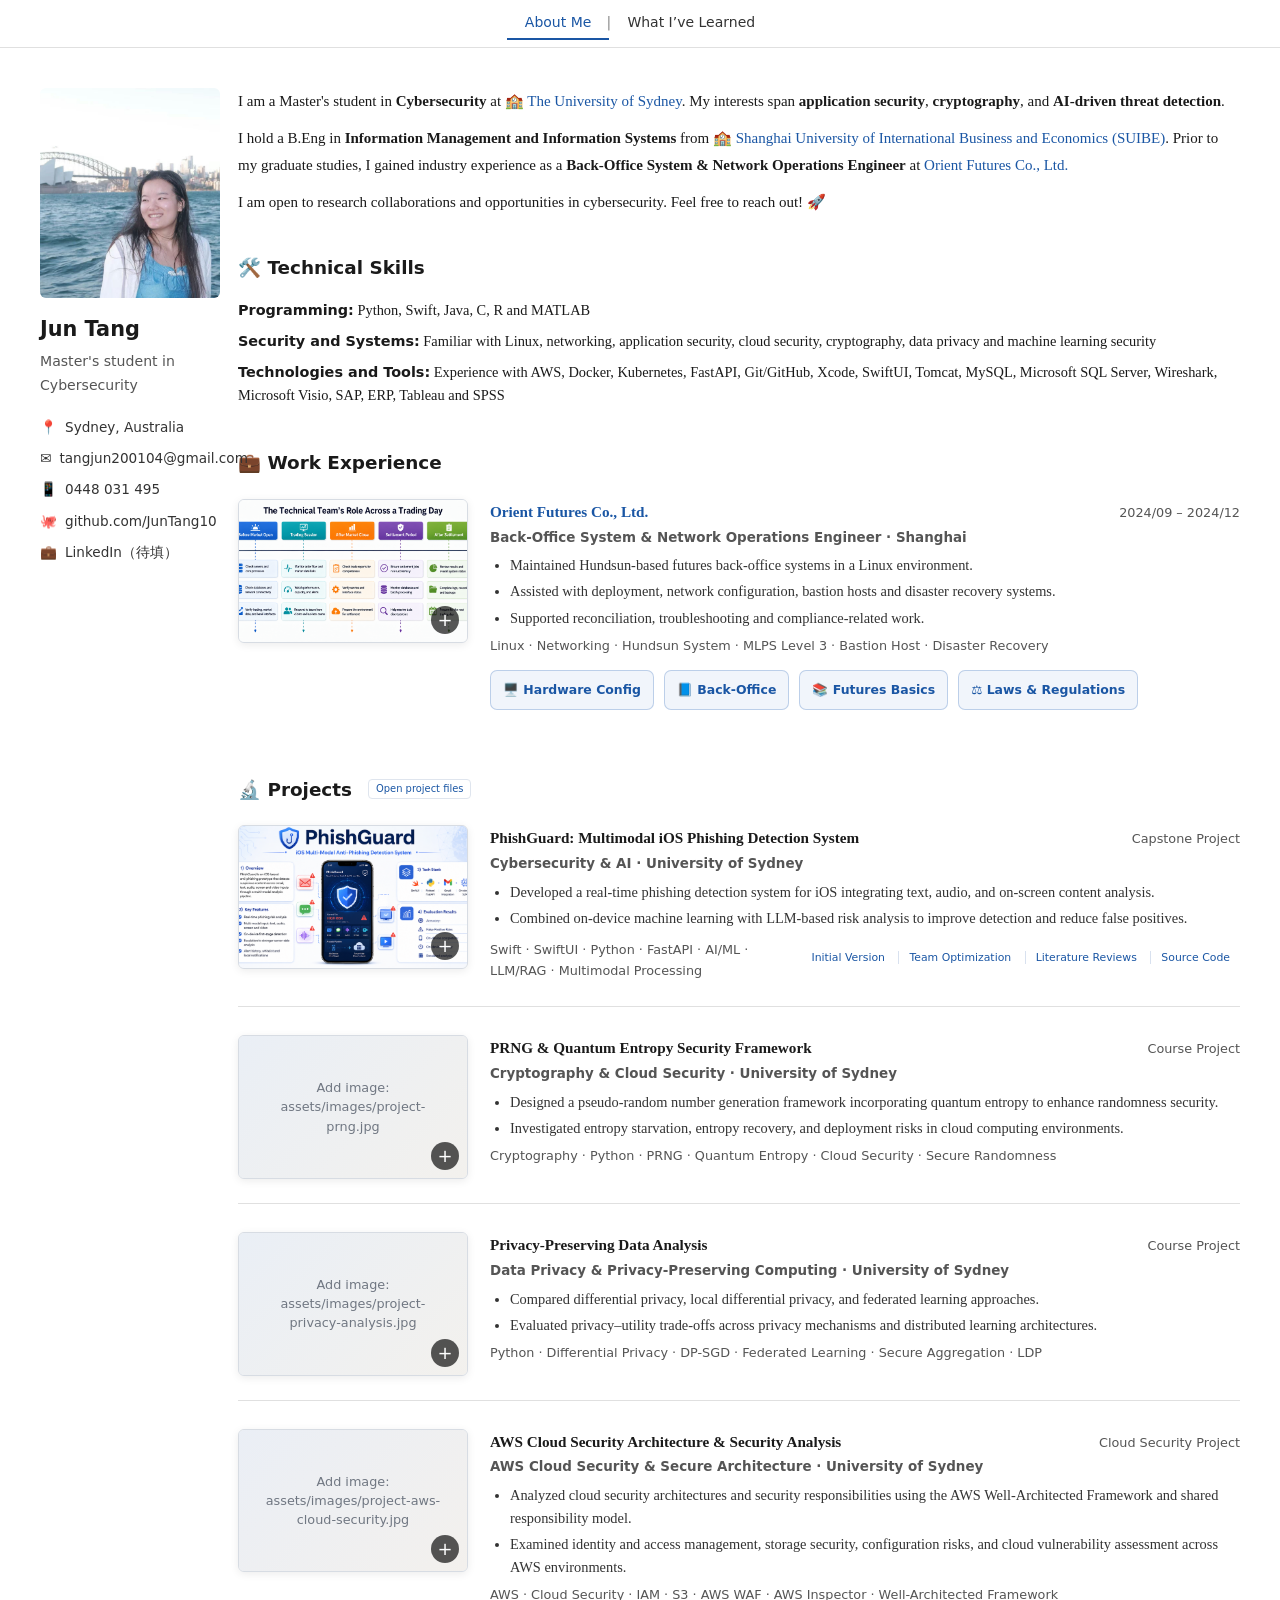
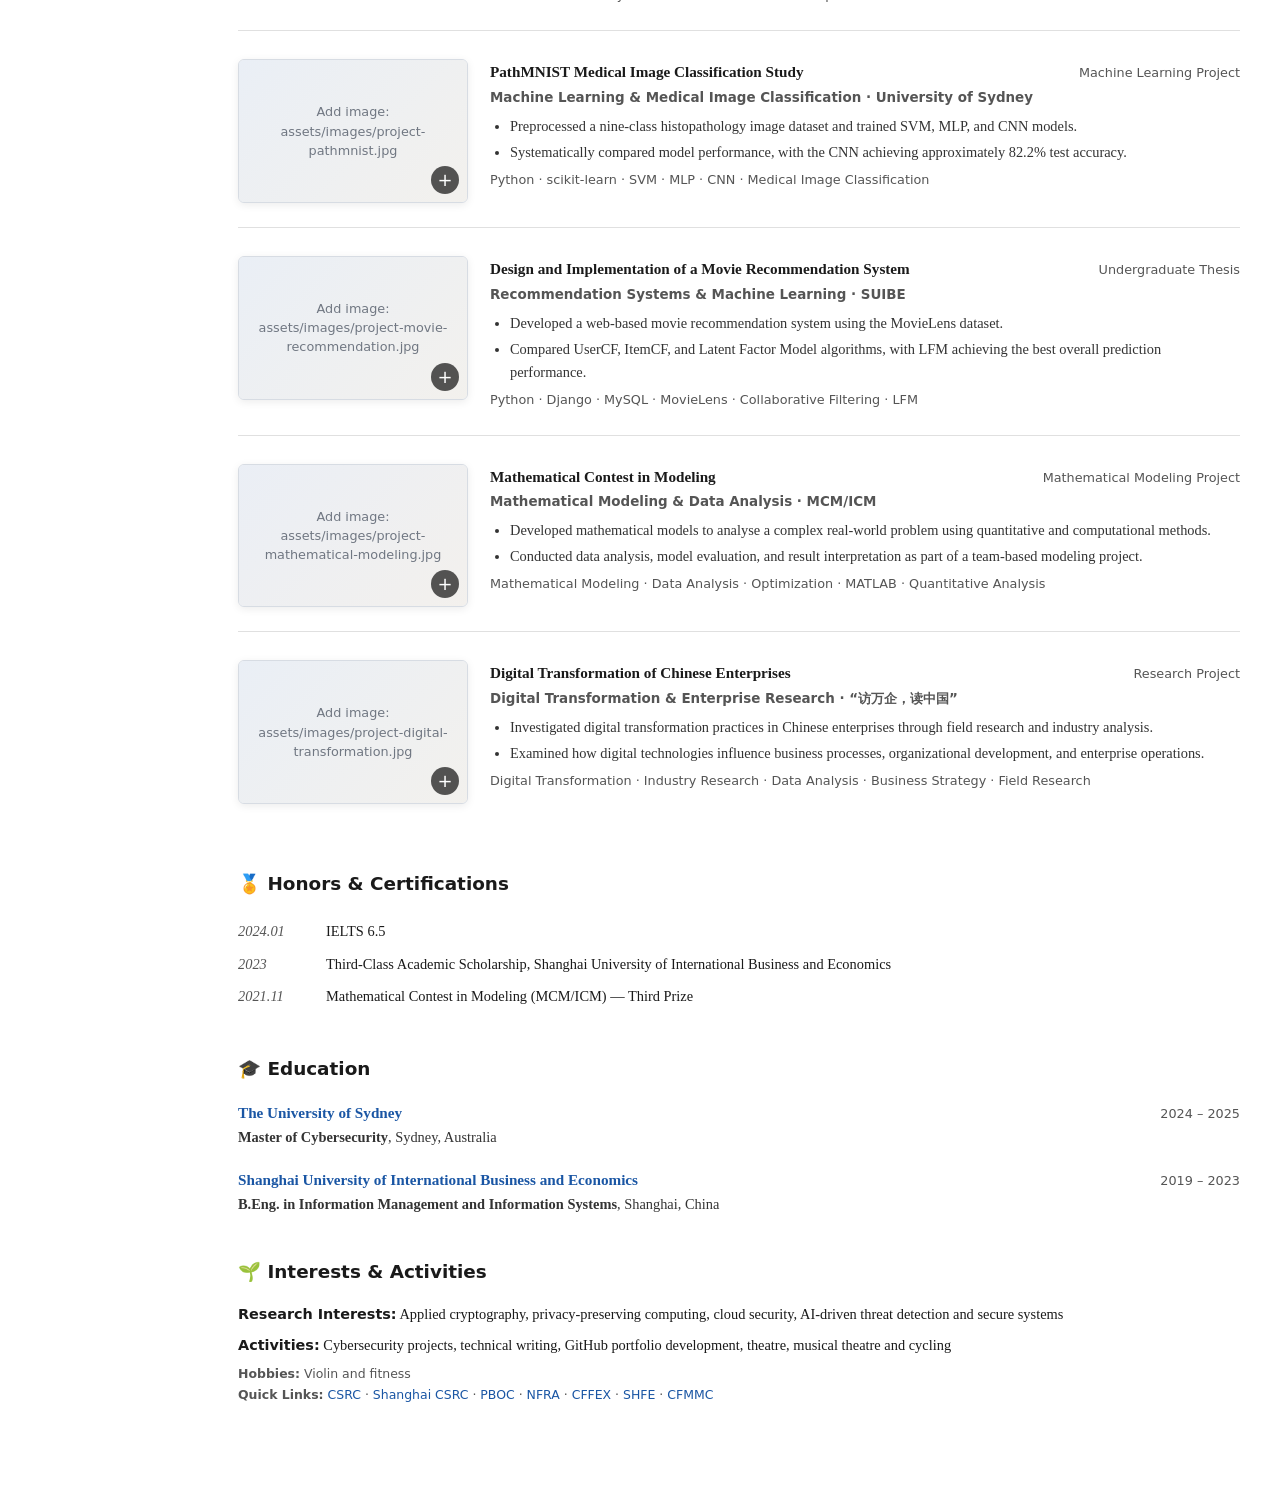
==== commit f549634e: "Align project links to the right" ====
--- a/index.html
+++ b/index.html
@@ -279,6 +279,19 @@
       background: #fafbfc;
       color: #4f5d70;
       text-decoration: underline;
+    }
+
+    .phishguard-meta {
+      display: flex;
+      align-items: center;
+      justify-content: space-between;
+      gap: 18px;
+      margin-top: 4px;
+    }
+
+    .phishguard-meta .project-doc-links {
+      margin-left: auto;
+      flex-shrink: 0;
     }
 
     .phishguard-techline { display: inline; }
@@ -741,13 +754,15 @@
             <li>Combined on-device machine learning with LLM-based risk analysis to improve detection and reduce false positives.</li>
           </ul>
 
-          <span class="plain-detail phishguard-techline">Swift · SwiftUI · Python · FastAPI · AI/ML · LLM/RAG · Multimodal Processing</span>
-          <span class="project-doc-links" aria-label="PhishGuard project documents">
+          <div class="phishguard-meta">
+            <span class="plain-detail phishguard-techline">Swift · SwiftUI · Python · FastAPI · AI/ML · LLM/RAG · Multimodal Processing</span>
+            <span class="project-doc-links" aria-label="PhishGuard project documents">
             <a href="projects/#/phishguard-initial-version.md" target="_blank" rel="noreferrer">Initial Version</a>
             <a href="projects/#/phishguard-team-optimization.md" target="_blank" rel="noreferrer">Team Optimization</a>
             <a href="projects/#/phishguard-literature-reviews.md" target="_blank" rel="noreferrer">Literature Reviews</a>
             <a href="https://github.com/JunTang10?tab=repositories" target="_blank" rel="noreferrer">Source Code</a>
-          </span>
+            </span>
+          </div>
         </div>
       </div>
 
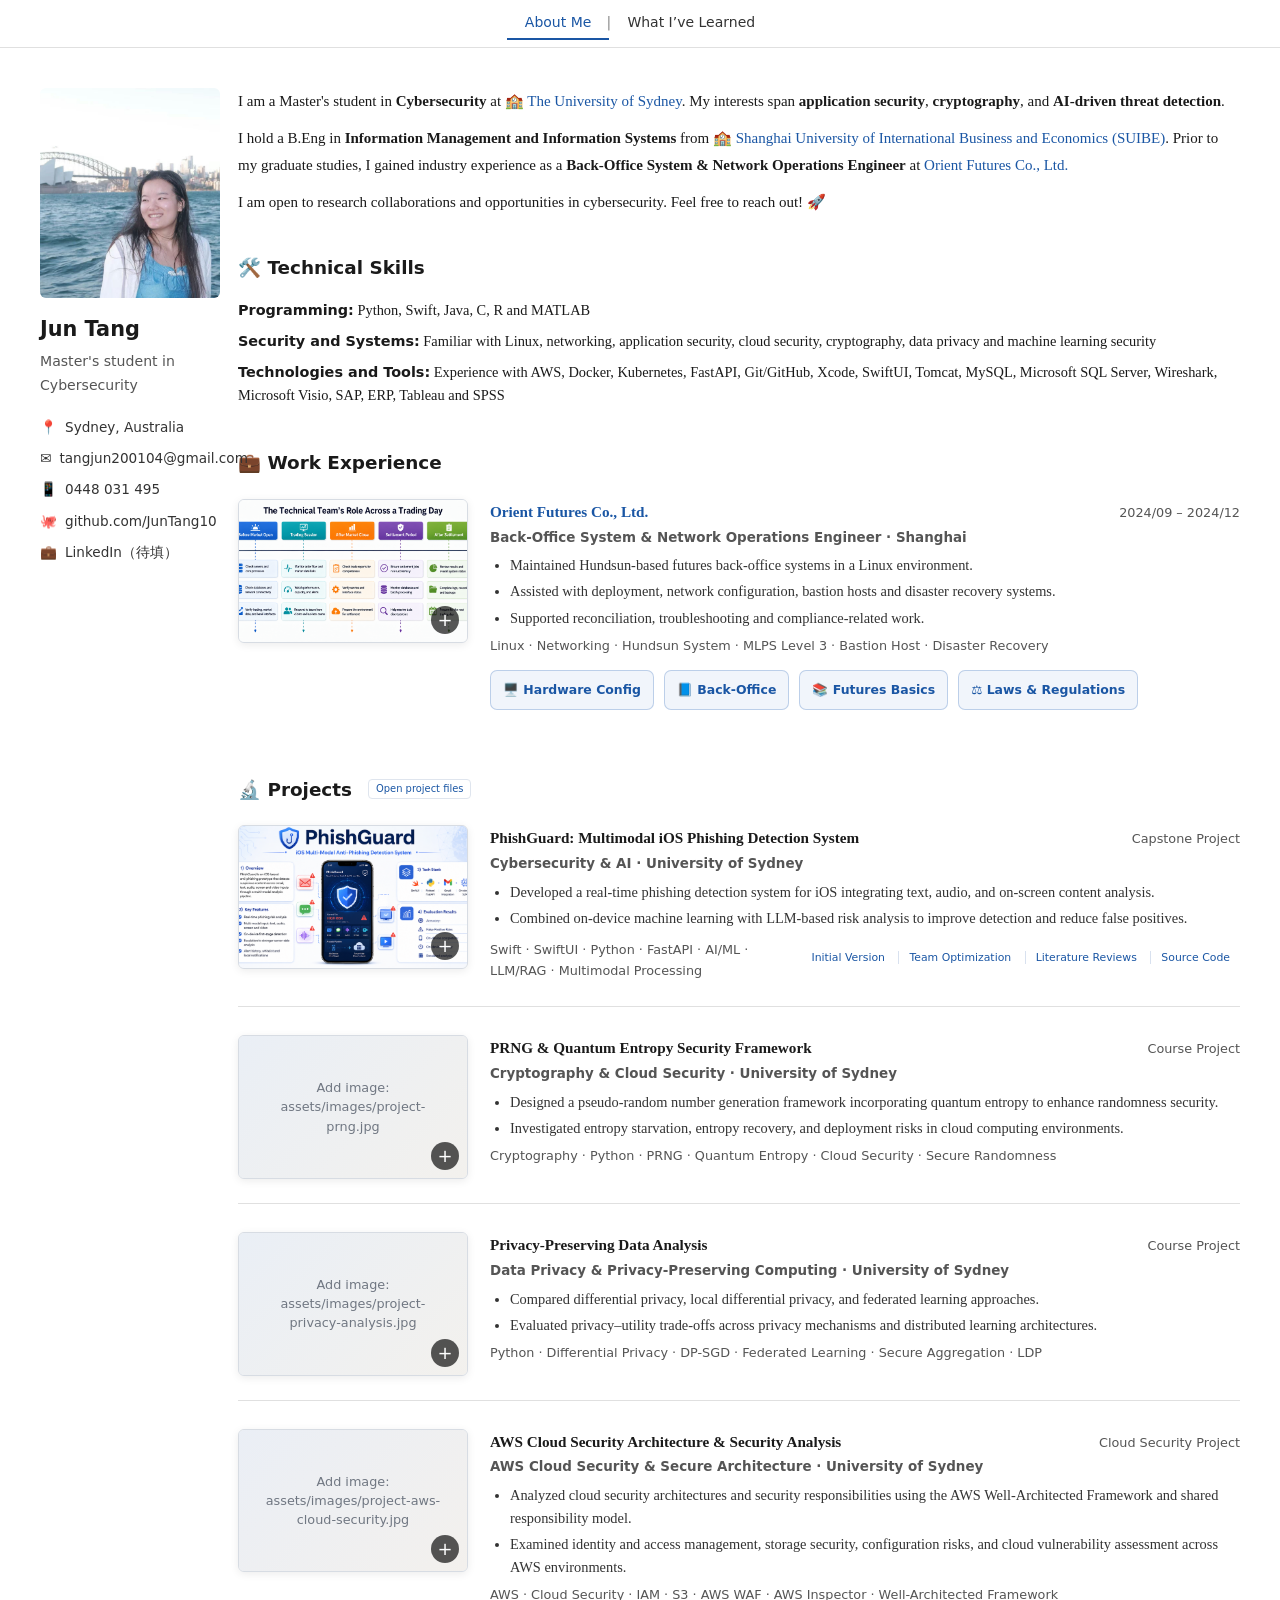
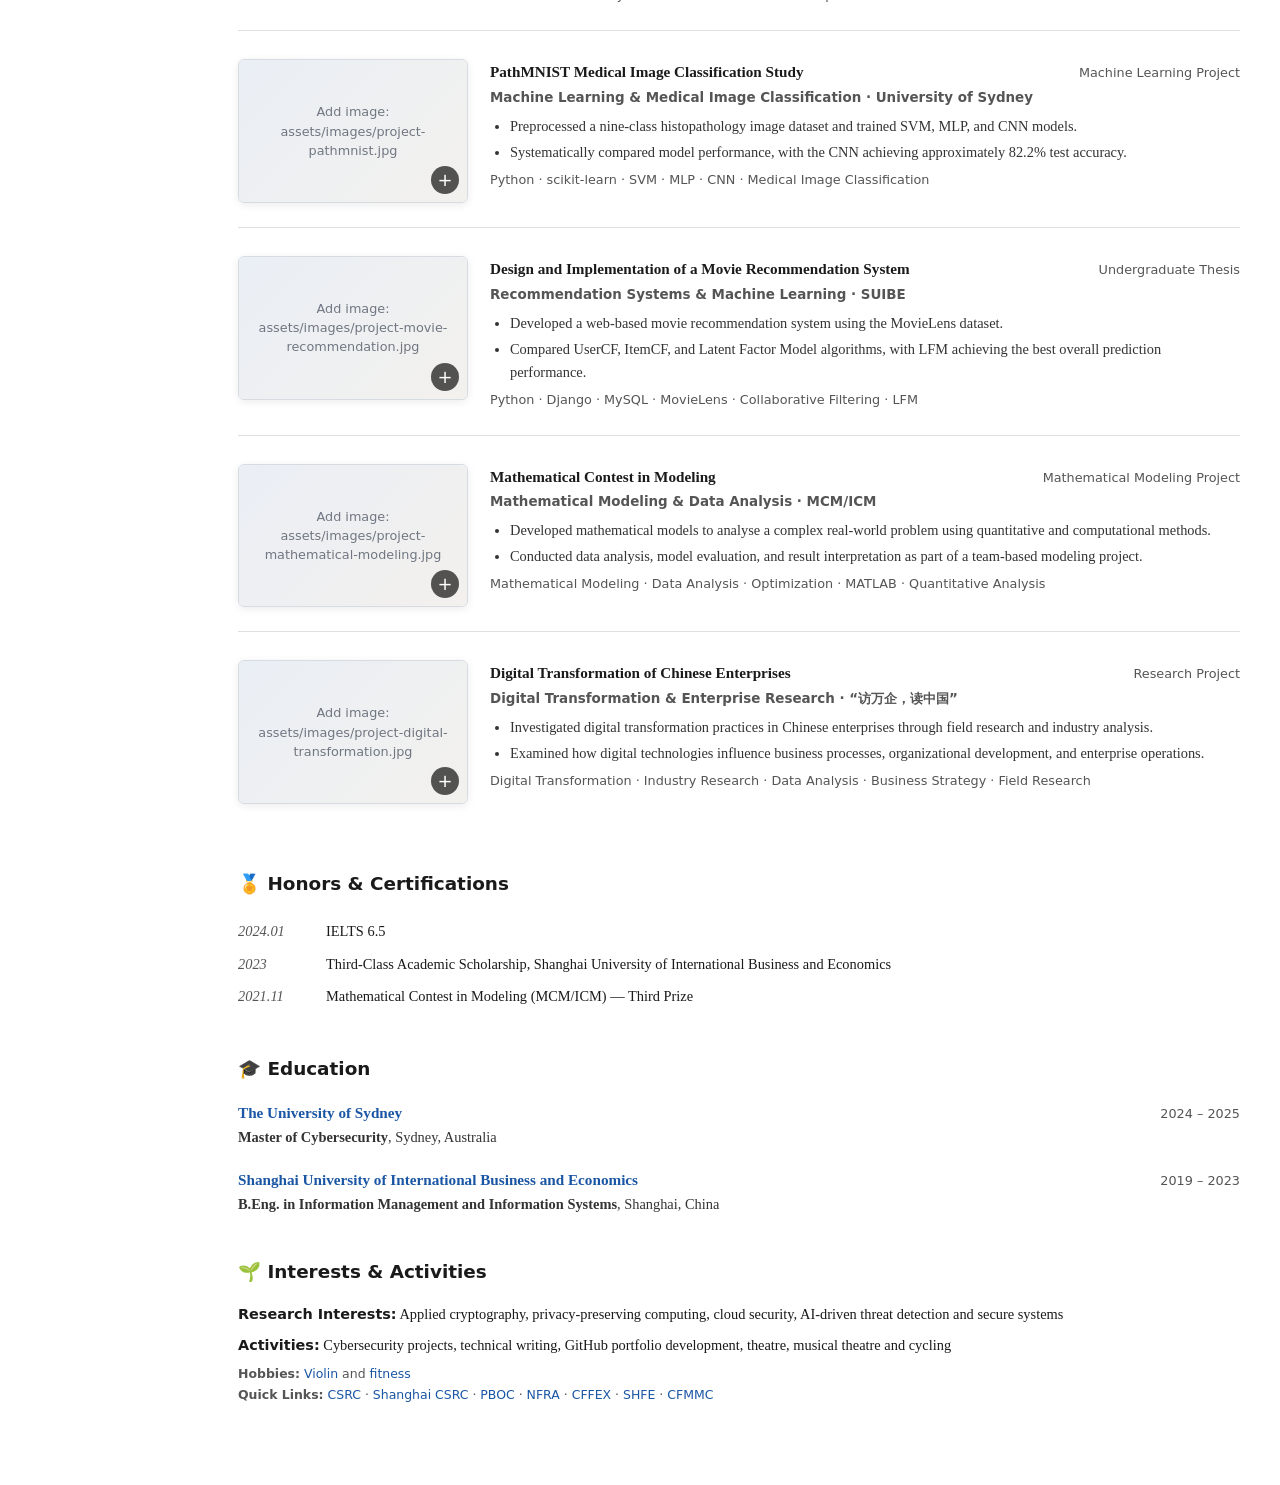
==== commit 885b5a93: "Add links to hobbies in index.html Updated hobbies section to include links for Violin and fitness." ====
--- a/index.html
+++ b/index.html
@@ -963,7 +963,7 @@
         Cybersecurity projects, technical writing, GitHub portfolio development,
         theatre, musical theatre and cycling
       </p>
-      <p class="hobbies-line"><strong>Hobbies:</strong> Violin and fitness</p>
+      <p class="hobbies-line"><strong>Hobbies:</strong> <a href="research-interests/violin-practice-compressed.pdf" target="_blank" rel="noreferrer">Violin</a> and <a href="research-interests/fitness-training.pdf" target="_blank" rel="noreferrer">fitness</a></p>
       <p class="hobbies-line">
         <strong>Quick Links:</strong>
         <a href="https://www.csrc.gov.cn/" target="_blank" rel="noreferrer">CSRC</a> ·
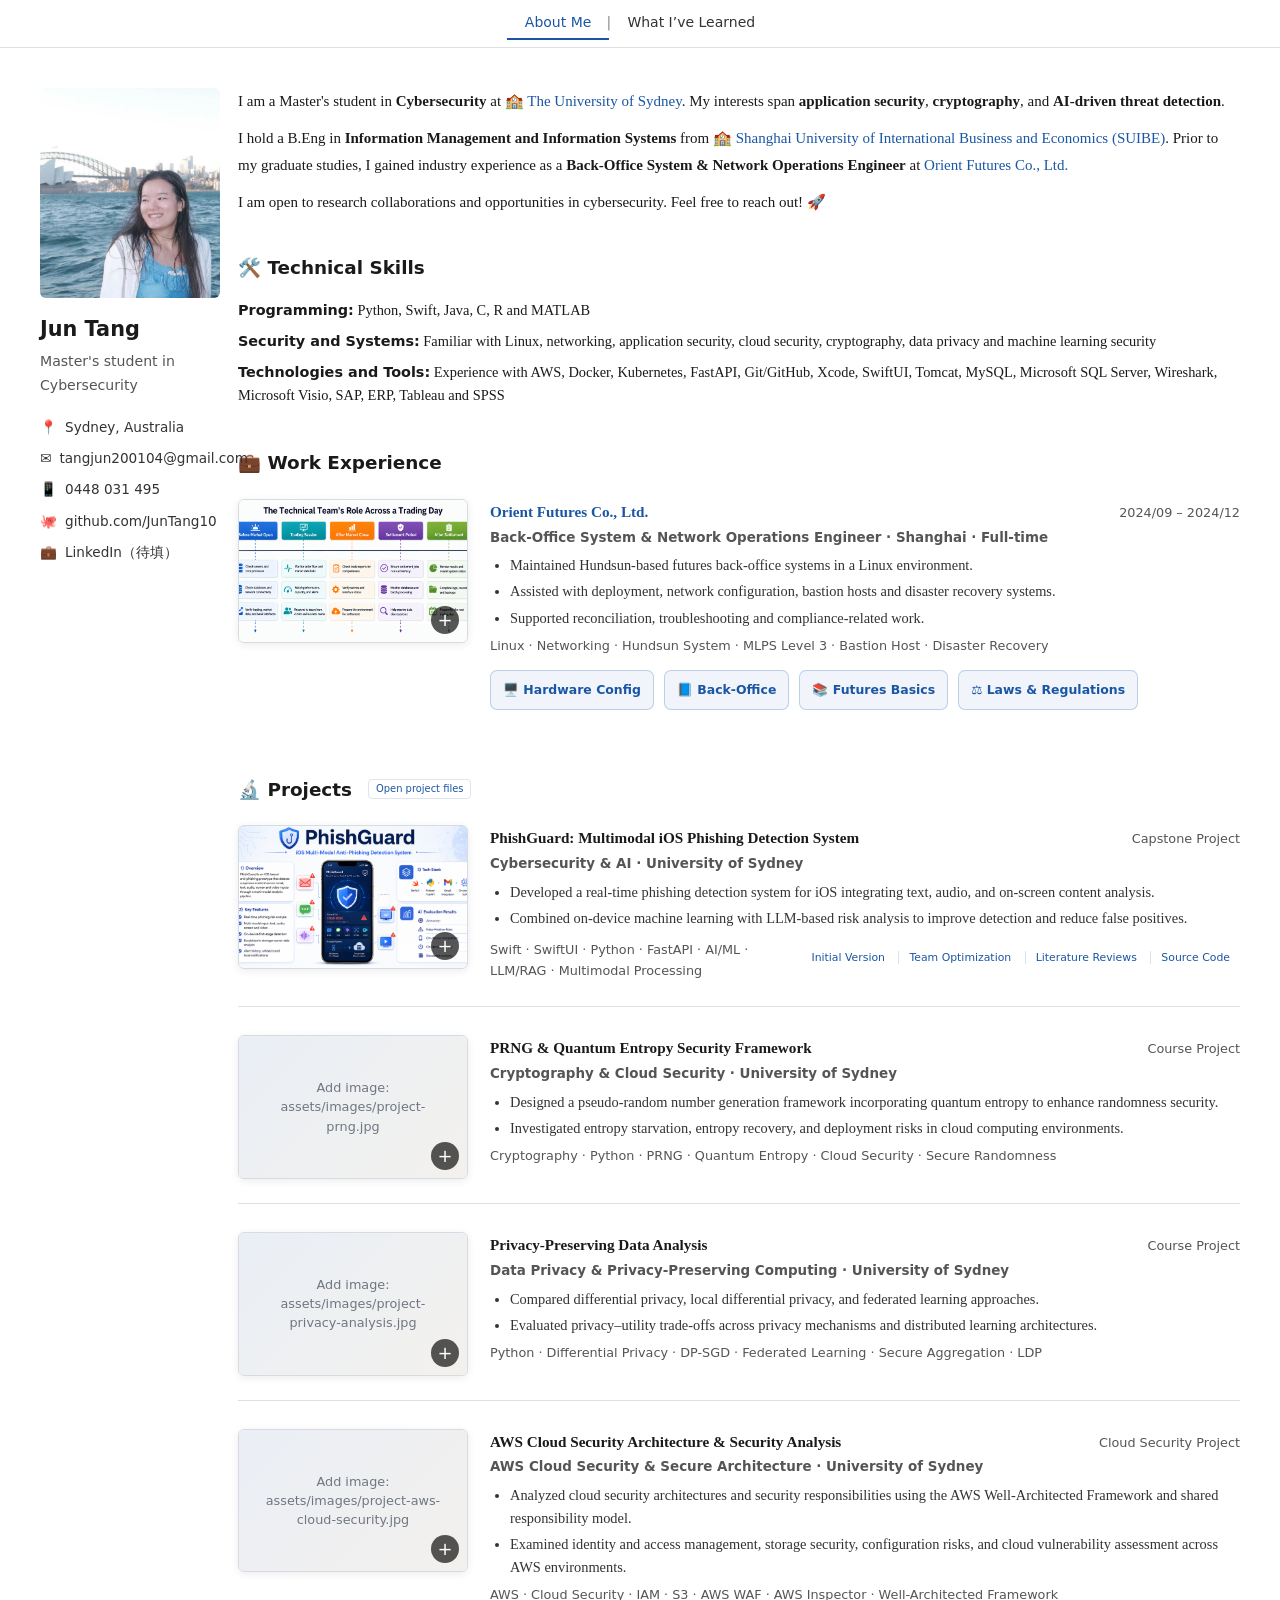
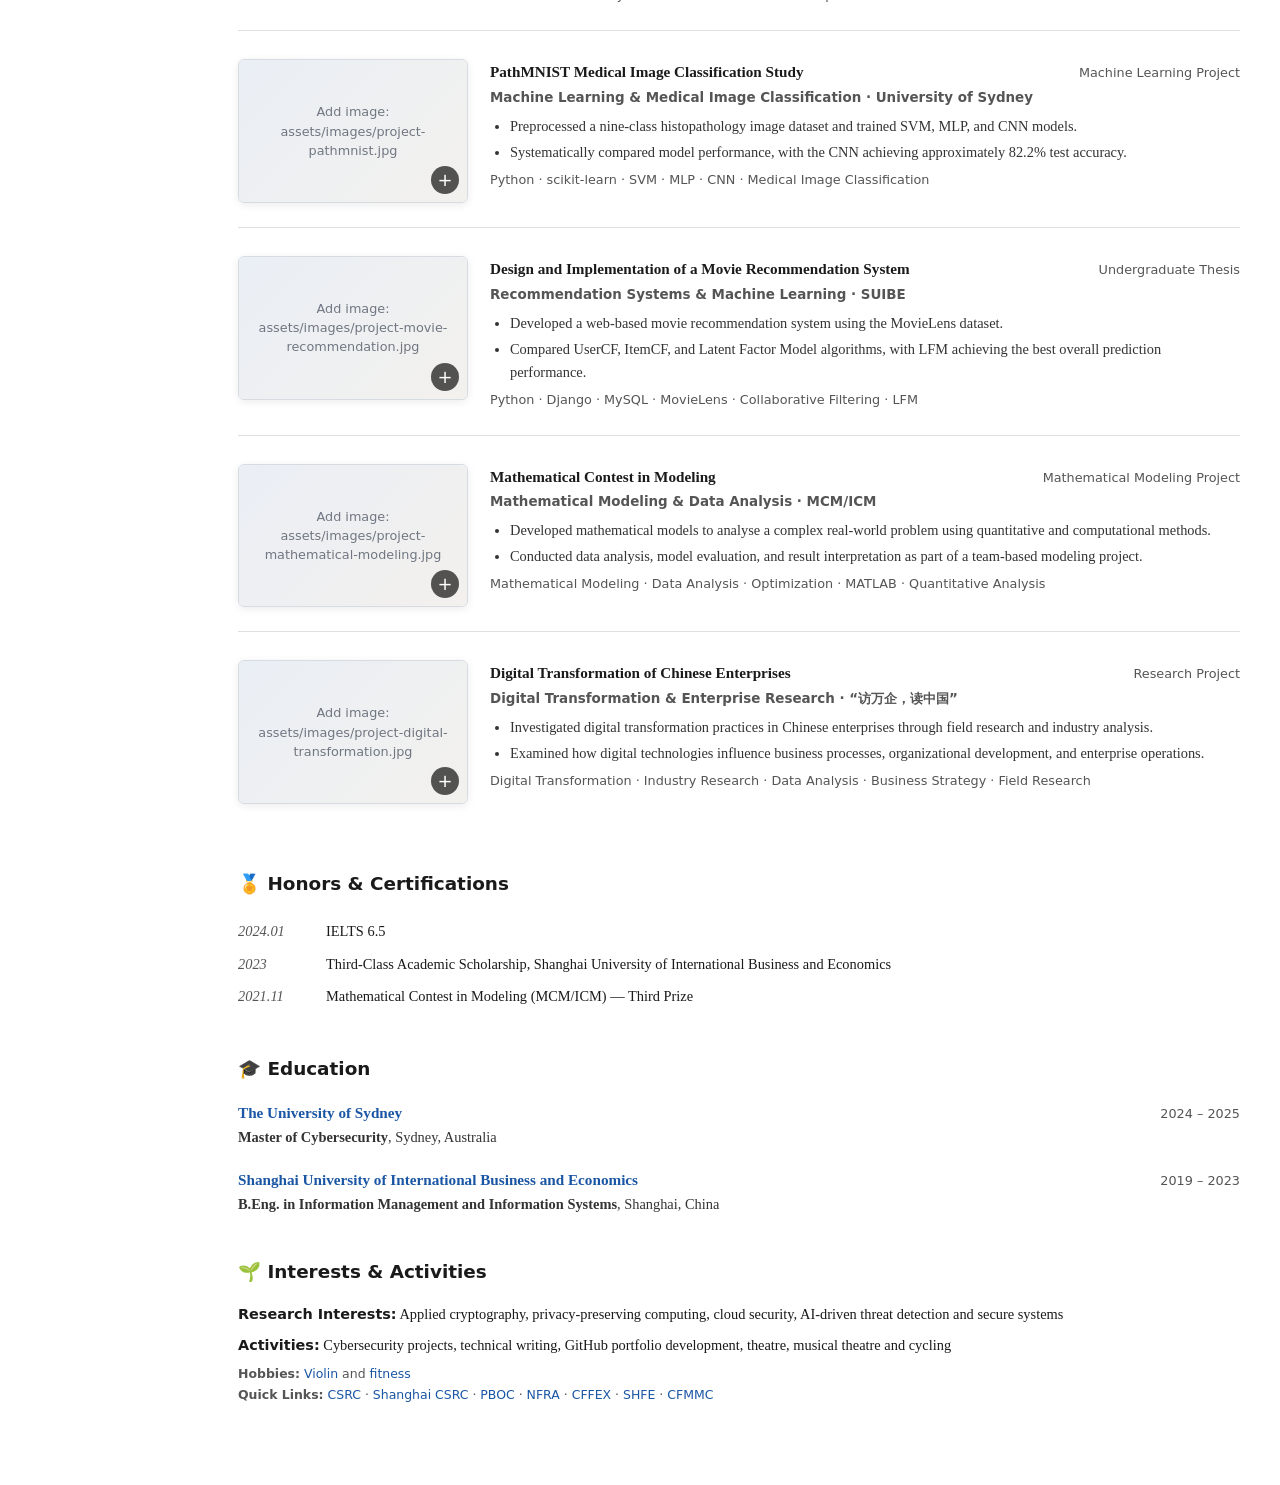
==== commit 71bc2397: "Add full-time employment label" ====
--- a/index.html
+++ b/index.html
@@ -686,7 +686,7 @@
           </div>
 
           <div class="plain-subtitle">
-            Back-Office System &amp; Network Operations Engineer · Shanghai
+            Back-Office System &amp; Network Operations Engineer · Shanghai · Full-time
           </div>
 
           <ul>
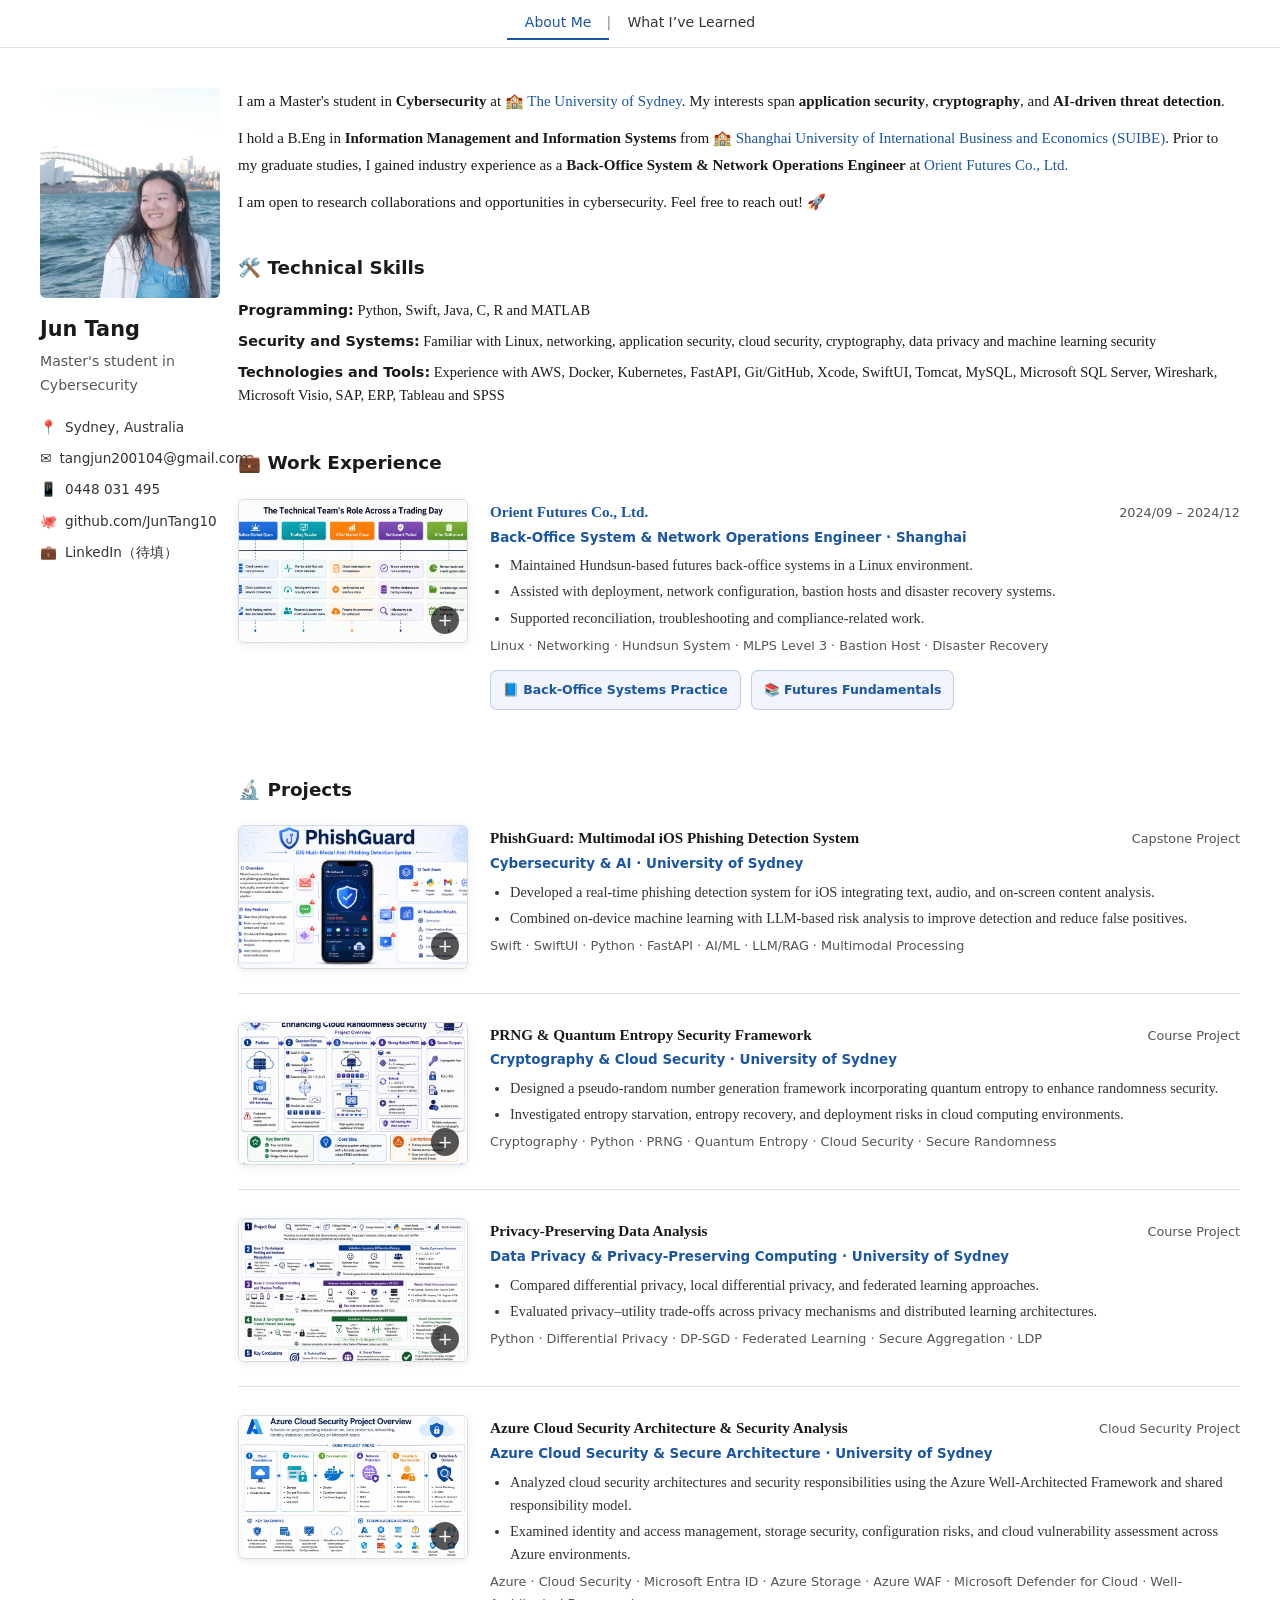
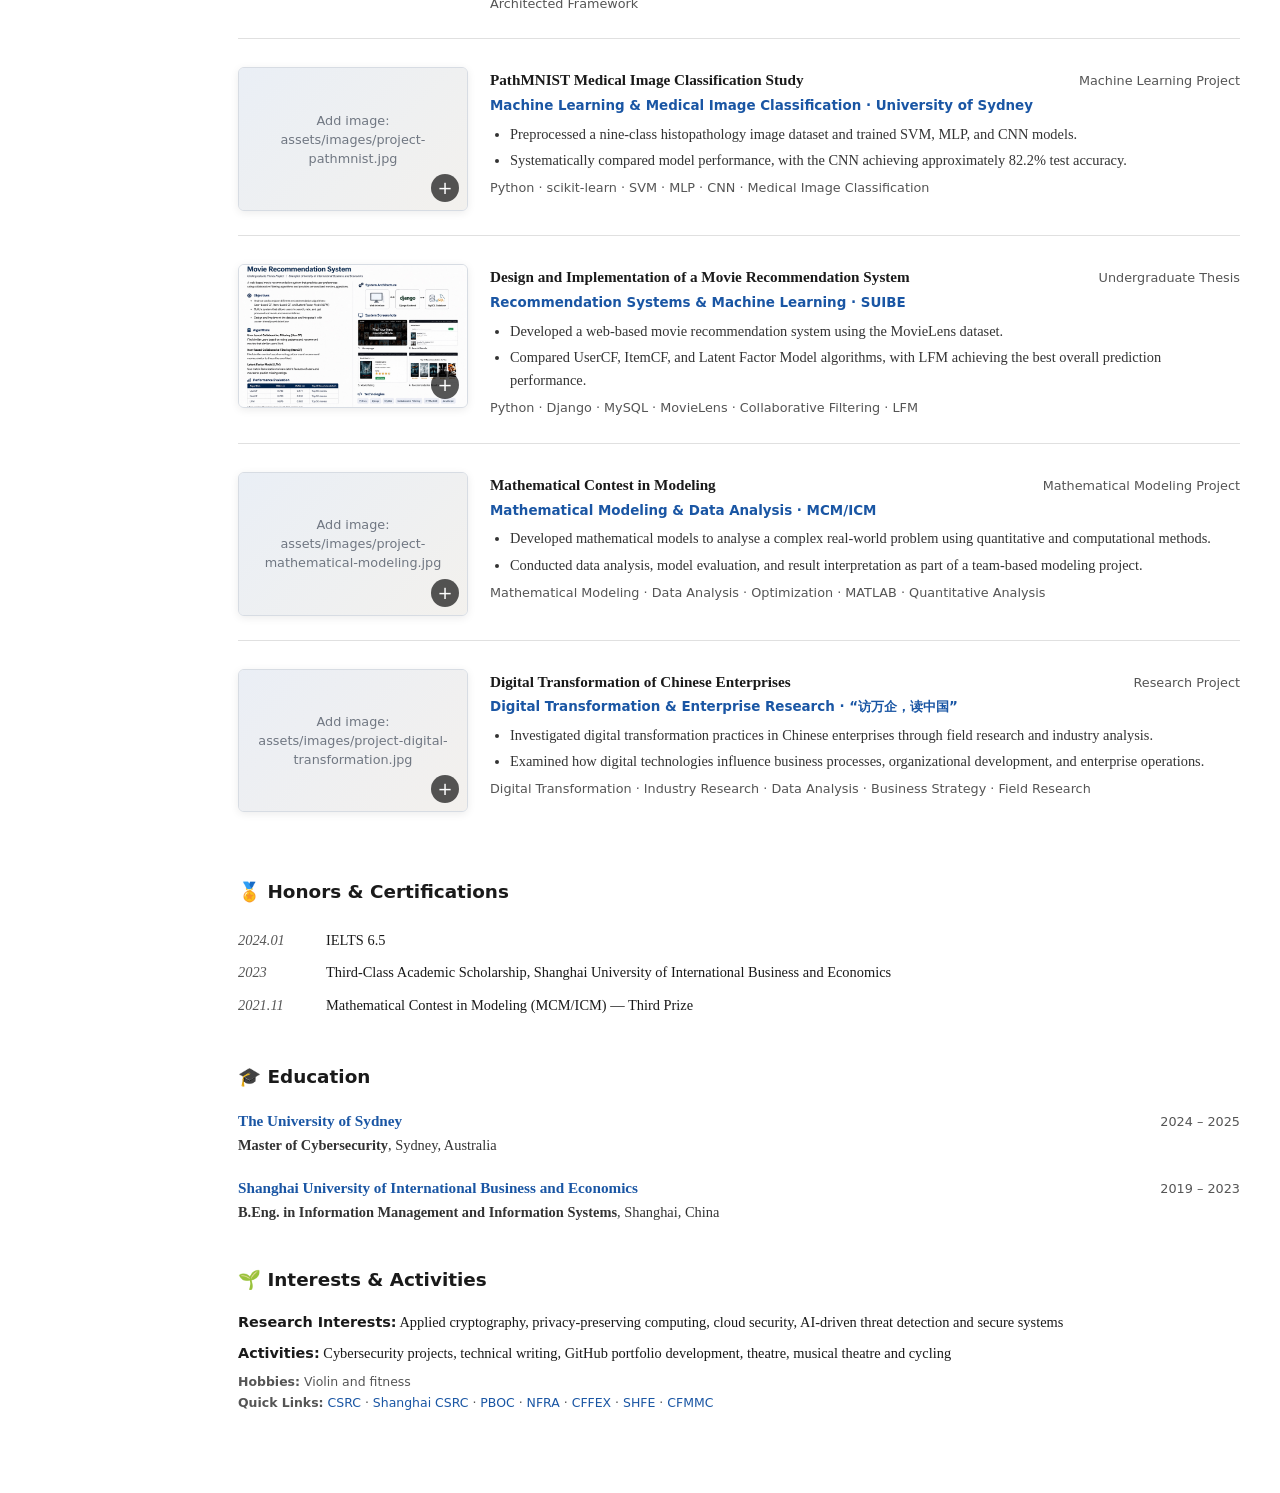
==== commit a0e98caf: "Refactor index.html styles and project links Update Azure project and image references" ====
--- a/index.html
+++ b/index.html
@@ -187,8 +187,7 @@
 
     .plain-subtitle {
       margin: 2px 0 5px;
-      color: var(--muted);
-      /* Descriptive text, not a link. */
+      color: var(--accent);
       font-family: system-ui, sans-serif;
       font-size: 0.84rem;
       font-weight: 600;
@@ -257,70 +256,6 @@
       background: rgba(31, 91, 179, 0.13);
       border-color: rgba(31, 91, 179, 0.5);
       transform: translateY(-1px);
-    }
-
-    .projects-hub-link {
-      display: inline-block;
-      margin-left: 8px;
-      padding: 2px 7px;
-      border: 1px solid #dfe5ee;
-      border-radius: 4px;
-      color: #1a56a4 !important;
-      font-size: 0.62rem;
-      font-weight: 500;
-      line-height: 1.4;
-      text-decoration: none;
-      vertical-align: middle;
-      white-space: nowrap;
-    }
-
-    .projects-hub-link:hover,
-    .projects-hub-link:focus-visible {
-      background: #fafbfc;
-      color: #4f5d70;
-      text-decoration: underline;
-    }
-
-    .phishguard-meta {
-      display: flex;
-      align-items: center;
-      justify-content: space-between;
-      gap: 18px;
-      margin-top: 4px;
-    }
-
-    .phishguard-meta .project-doc-links {
-      margin-left: auto;
-      flex-shrink: 0;
-    }
-
-    .phishguard-techline { display: inline; }
-
-    .project-doc-links {
-      display: inline;
-      white-space: nowrap;
-      gap: 0;
-      margin: 0 0 0 10px;
-      font-family: system-ui, sans-serif;
-      font-size: 0.68rem;
-      white-space: nowrap;
-      vertical-align: middle;
-    }
-
-    .project-doc-links a {
-
-      padding: 0 0 0 10px;
-      margin-right: 10px;
-      border-left: 1px solid #d8e1ef;
-      color: #1a56a4;
-      text-decoration: none;
-    }
-
-    .project-doc-links a:first-child { padding-left: 0; border-left: 0; }
-
-    .project-doc-links a:hover,
-    .project-doc-links a:focus-visible {
-      text-decoration: underline;
     }
 
     .hobbies-line {
@@ -686,7 +621,7 @@
           </div>
 
           <div class="plain-subtitle">
-            Back-Office System &amp; Network Operations Engineer · Shanghai · Full-time
+            Back-Office System &amp; Network Operations Engineer · Shanghai
           </div>
 
           <ul>
@@ -700,17 +635,11 @@
           </div>
 
           <div class="experience-links" aria-label="Related work notes">
-            <a class="experience-link" href="work-experience/futures-company-cybersecurity/#/Hardware_and_System_Configuration_Research.md" target="_blank" rel="noreferrer">
-              🖥️ Hardware Config
+            <a class="experience-link" href="https://github.com/JunTang10/Resume/blob/main/work-experience/futures-company-cybersecurity/Futures_Back_Office_Systems_Practice.md" target="_blank" rel="noreferrer">
+              📘 Back-Office Systems Practice
             </a>
-            <a class="experience-link" href="work-experience/futures-company-cybersecurity/#/Futures_Back_Office_Systems_Practice.md" target="_blank" rel="noreferrer">
-              📘 Back-Office
-            </a>
-            <a class="experience-link" href="work-experience/futures-company-cybersecurity/#/Futures_and_Derivatives_Fundamentals.md" target="_blank" rel="noreferrer">
-              📚 Futures Basics
-            </a>
-            <a class="experience-link" href="work-experience/futures-company-cybersecurity/#/Laws_and_Regulations.md" target="_blank" rel="noreferrer">
-              ⚖️ Laws &amp; Regulations
+            <a class="experience-link" href="https://github.com/JunTang10/Resume/blob/main/work-experience/futures-company-cybersecurity/Futures_and_Derivatives_Fundamentals.md" target="_blank" rel="noreferrer">
+              📚 Futures Fundamentals
             </a>
           </div>
         </div>
@@ -719,7 +648,7 @@
 
     <!-- Projects -->
     <section id="projects">
-      <div class="section-title">🔬 Projects <a class="projects-hub-link" href="projects/" target="_blank" rel="noreferrer">Open project files</a></div>
+      <div class="section-title">🔬 Projects</div>
 
       <div class="media-entry">
         <!-- Put the image at: assets/images/project-phishguard.jpg -->
@@ -754,14 +683,8 @@
             <li>Combined on-device machine learning with LLM-based risk analysis to improve detection and reduce false positives.</li>
           </ul>
 
-          <div class="phishguard-meta">
-            <span class="plain-detail phishguard-techline">Swift · SwiftUI · Python · FastAPI · AI/ML · LLM/RAG · Multimodal Processing</span>
-            <span class="project-doc-links" aria-label="PhishGuard project documents">
-            <a href="projects/#/phishguard-initial-version.md" target="_blank" rel="noreferrer">Initial Version</a>
-            <a href="projects/#/phishguard-team-optimization.md" target="_blank" rel="noreferrer">Team Optimization</a>
-            <a href="projects/#/phishguard-literature-reviews.md" target="_blank" rel="noreferrer">Literature Reviews</a>
-            <a href="https://github.com/JunTang10?tab=repositories" target="_blank" rel="noreferrer">Source Code</a>
-            </span>
+          <div class="plain-detail">
+            Swift · SwiftUI · Python · FastAPI · AI/ML · LLM/RAG · Multimodal Processing
           </div>
         </div>
       </div>
@@ -820,19 +743,19 @@
       </div>
 
       <div class="media-entry">
-        <button class="entry-image" type="button" data-full="assets/images/project-aws-cloud-security.jpg" aria-label="Enlarge AWS cloud security project image">
-          <img src="assets/images/project-aws-cloud-security.jpg" alt="AWS cloud security project" />
-          <span class="entry-image-placeholder">Add image:<br />assets/images/project-aws-cloud-security.jpg</span>
+        <button class="entry-image" type="button" data-full="assets/images/project-azure-cloud-security.jpg" aria-label="Enlarge Azure cloud security project image">
+          <img src="assets/images/project-azure-cloud-security.jpg" alt="Azure cloud security project" />
+          <span class="entry-image-placeholder">Add image:<br />assets/images/project-azure-cloud-security.jpg</span>
           <span class="zoom-hint" aria-hidden="true">+</span>
         </button>
         <div class="plain-entry">
-          <div class="plain-entry-header"><h3>AWS Cloud Security Architecture &amp; Security Analysis</h3><span class="plain-period">Cloud Security Project</span></div>
-          <div class="plain-subtitle">AWS Cloud Security &amp; Secure Architecture · University of Sydney</div>
+          <div class="plain-entry-header"><h3>Azure Cloud Security Architecture &amp; Security Analysis</h3><span class="plain-period">Cloud Security Project</span></div>
+          <div class="plain-subtitle">Azure Cloud Security &amp; Secure Architecture · University of Sydney</div>
           <ul>
-            <li>Analyzed cloud security architectures and security responsibilities using the AWS Well-Architected Framework and shared responsibility model.</li>
-            <li>Examined identity and access management, storage security, configuration risks, and cloud vulnerability assessment across AWS environments.</li>
+            <li>Analyzed cloud security architectures and security responsibilities using the Azure Well-Architected Framework and shared responsibility model.</li>
+            <li>Examined identity and access management, storage security, configuration risks, and cloud vulnerability assessment across Azure environments.</li>
           </ul>
-          <div class="plain-detail">AWS · Cloud Security · IAM · S3 · AWS WAF · AWS Inspector · Well-Architected Framework</div>
+          <div class="plain-detail">Azure · Cloud Security · Microsoft Entra ID · Azure Storage · Azure WAF · Microsoft Defender for Cloud · Well-Architected Framework</div>
         </div>
       </div>
 
@@ -963,7 +886,7 @@
         Cybersecurity projects, technical writing, GitHub portfolio development,
         theatre, musical theatre and cycling
       </p>
-      <p class="hobbies-line"><strong>Hobbies:</strong> <a href="research-interests/violin-practice-compressed.pdf" target="_blank" rel="noreferrer">Violin</a> and <a href="research-interests/fitness-training.pdf" target="_blank" rel="noreferrer">fitness</a></p>
+      <p class="hobbies-line"><strong>Hobbies:</strong> Violin and fitness</p>
       <p class="hobbies-line">
         <strong>Quick Links:</strong>
         <a href="https://www.csrc.gov.cn/" target="_blank" rel="noreferrer">CSRC</a> ·
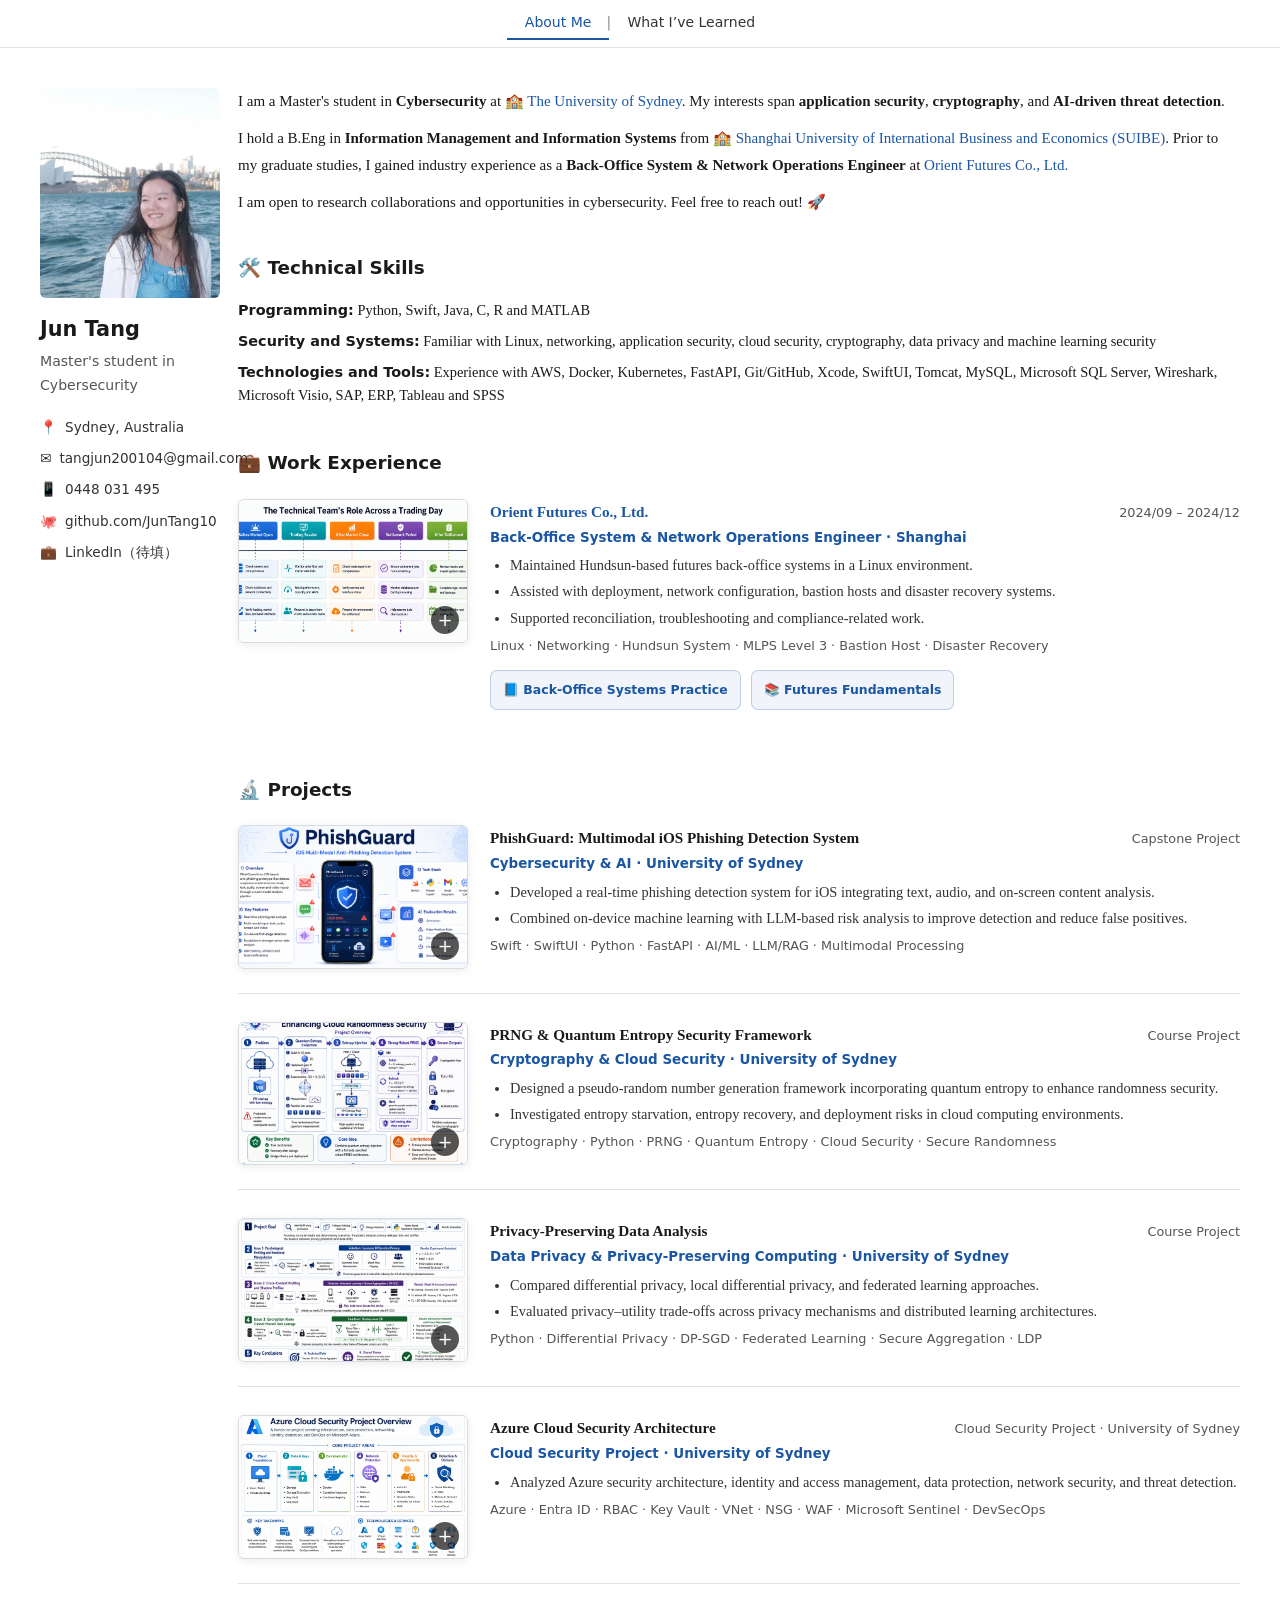
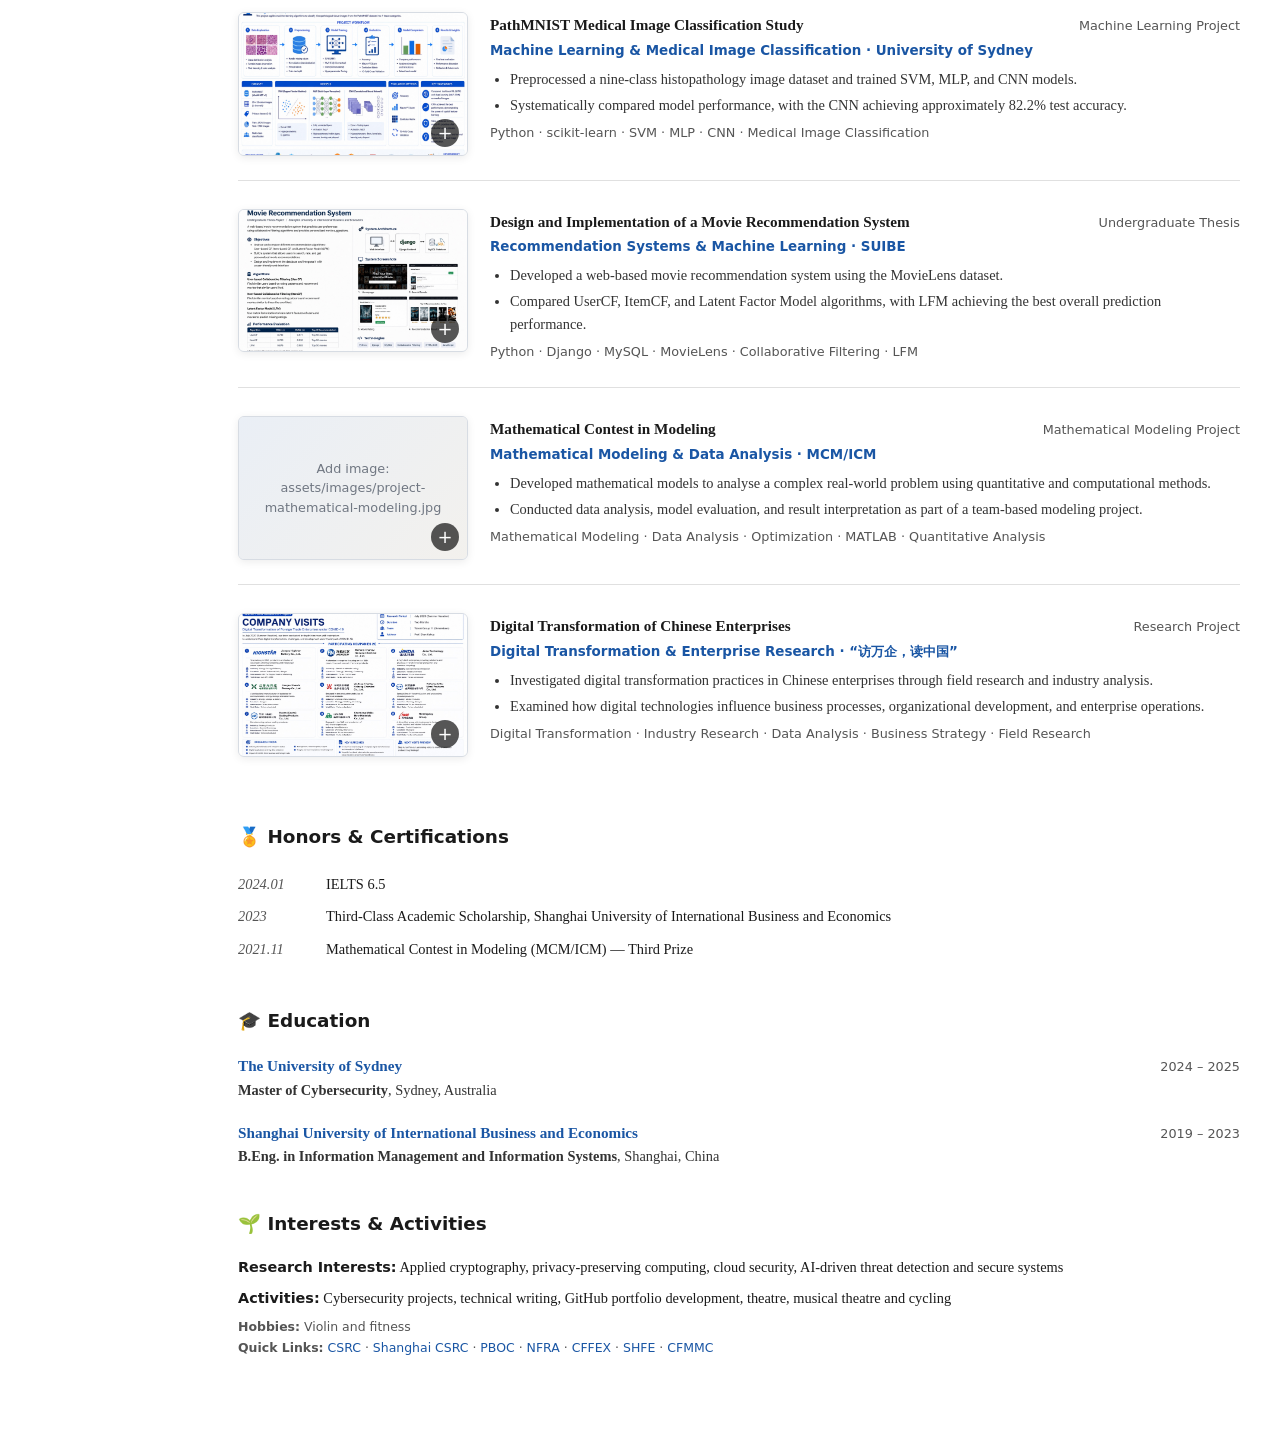
==== commit 465270f8: "Update index.html Update Azure cloud security project description" ====
--- a/index.html
+++ b/index.html
@@ -749,13 +749,12 @@
           <span class="zoom-hint" aria-hidden="true">+</span>
         </button>
         <div class="plain-entry">
-          <div class="plain-entry-header"><h3>Azure Cloud Security Architecture &amp; Security Analysis</h3><span class="plain-period">Cloud Security Project</span></div>
-          <div class="plain-subtitle">Azure Cloud Security &amp; Secure Architecture · University of Sydney</div>
+          <div class="plain-entry-header"><h3>Azure Cloud Security Architecture</h3><span class="plain-period">Cloud Security Project · University of Sydney</span></div>
+          <div class="plain-subtitle">Cloud Security Project · University of Sydney</div>
           <ul>
-            <li>Analyzed cloud security architectures and security responsibilities using the Azure Well-Architected Framework and shared responsibility model.</li>
-            <li>Examined identity and access management, storage security, configuration risks, and cloud vulnerability assessment across Azure environments.</li>
+            <li>Analyzed Azure security architecture, identity and access management, data protection, network security, and threat detection.</li>
           </ul>
-          <div class="plain-detail">Azure · Cloud Security · Microsoft Entra ID · Azure Storage · Azure WAF · Microsoft Defender for Cloud · Well-Architected Framework</div>
+          <div class="plain-detail">Azure · Entra ID · RBAC · Key Vault · VNet · NSG · WAF · Microsoft Sentinel · DevSecOps</div>
         </div>
       </div>
 
